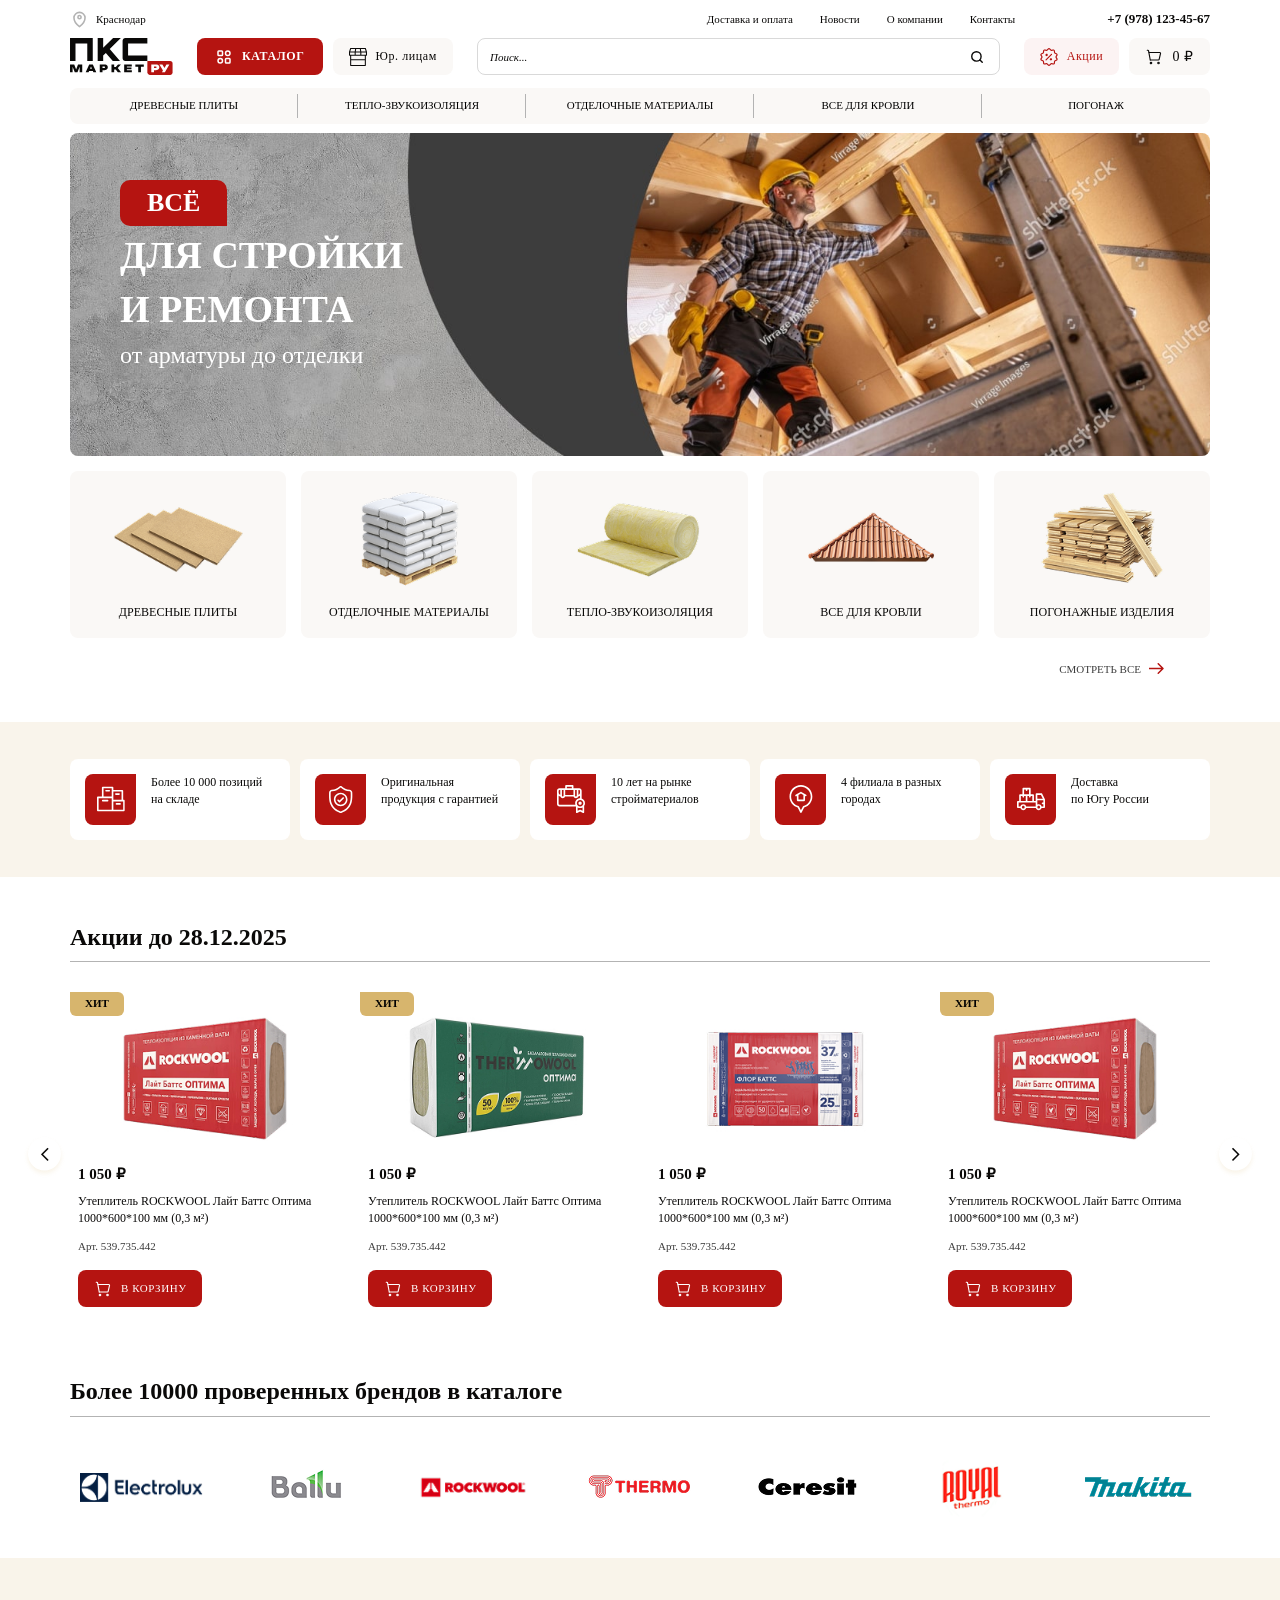
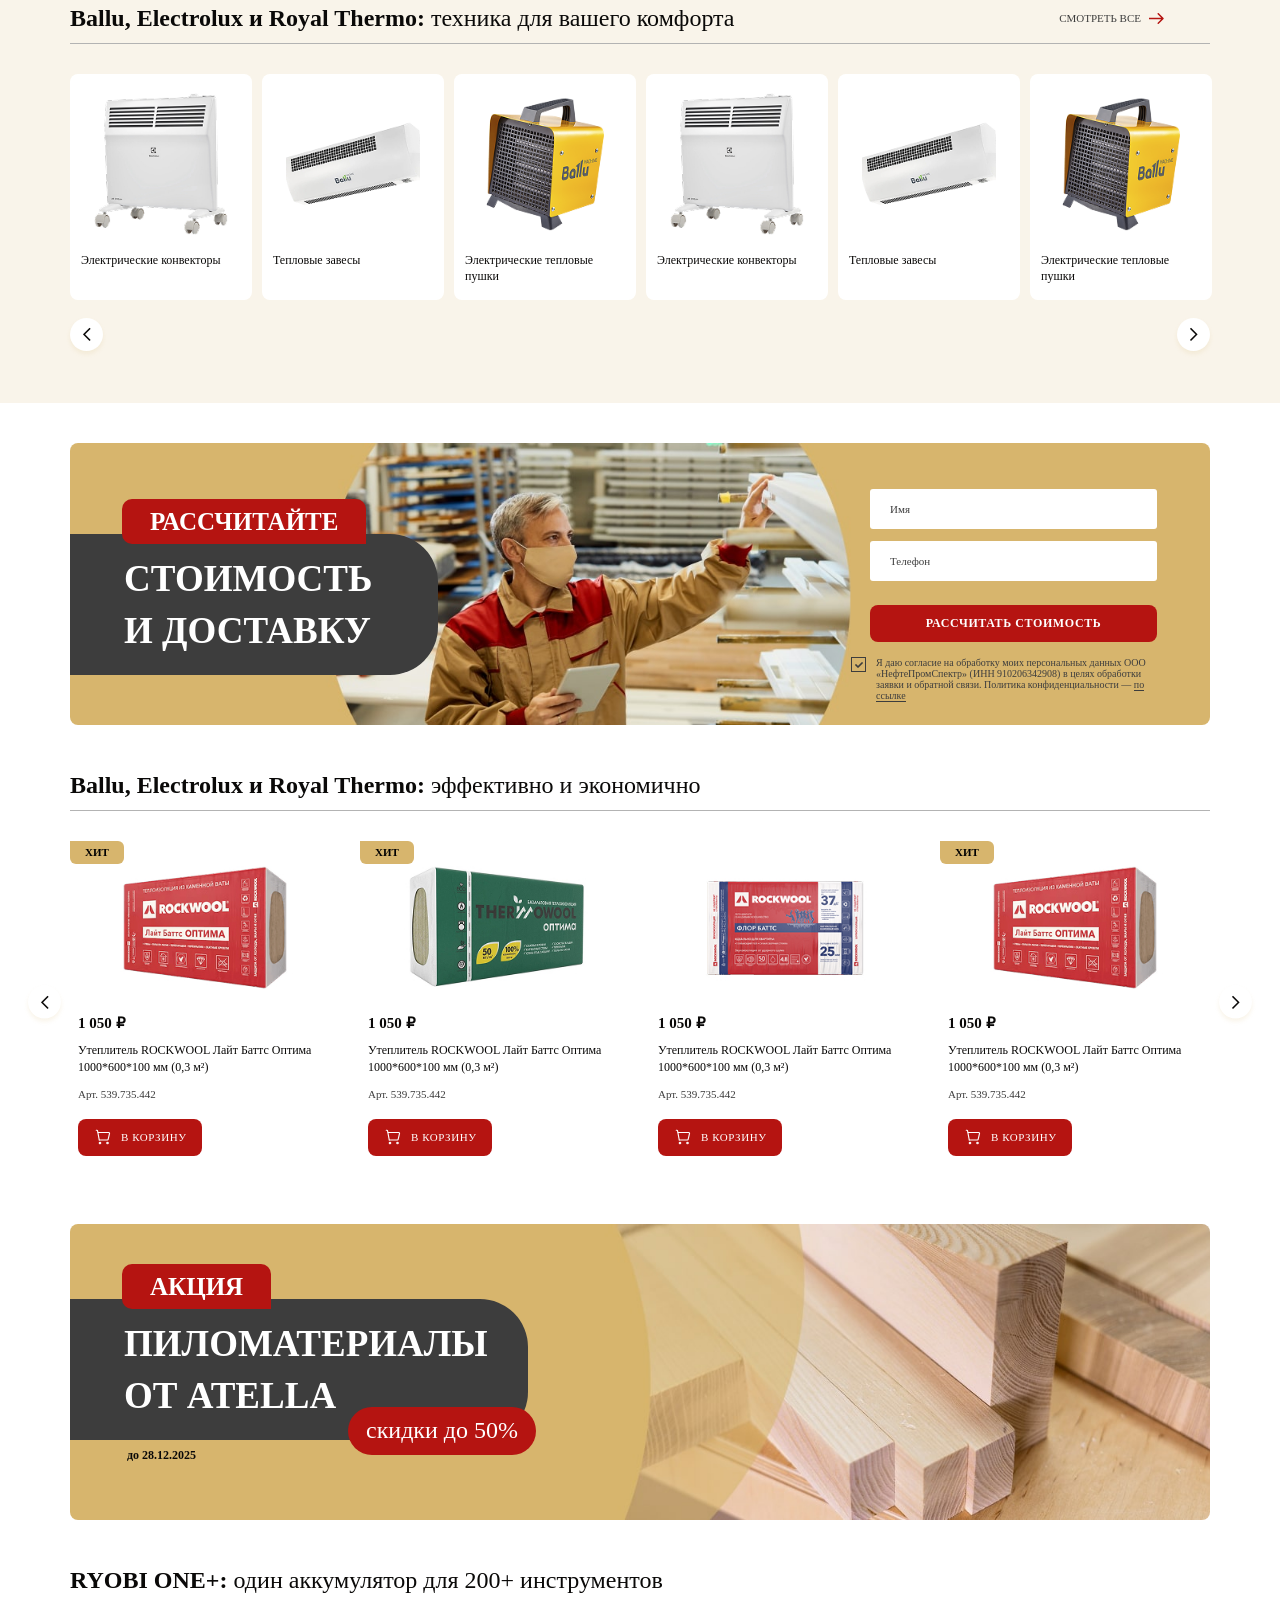
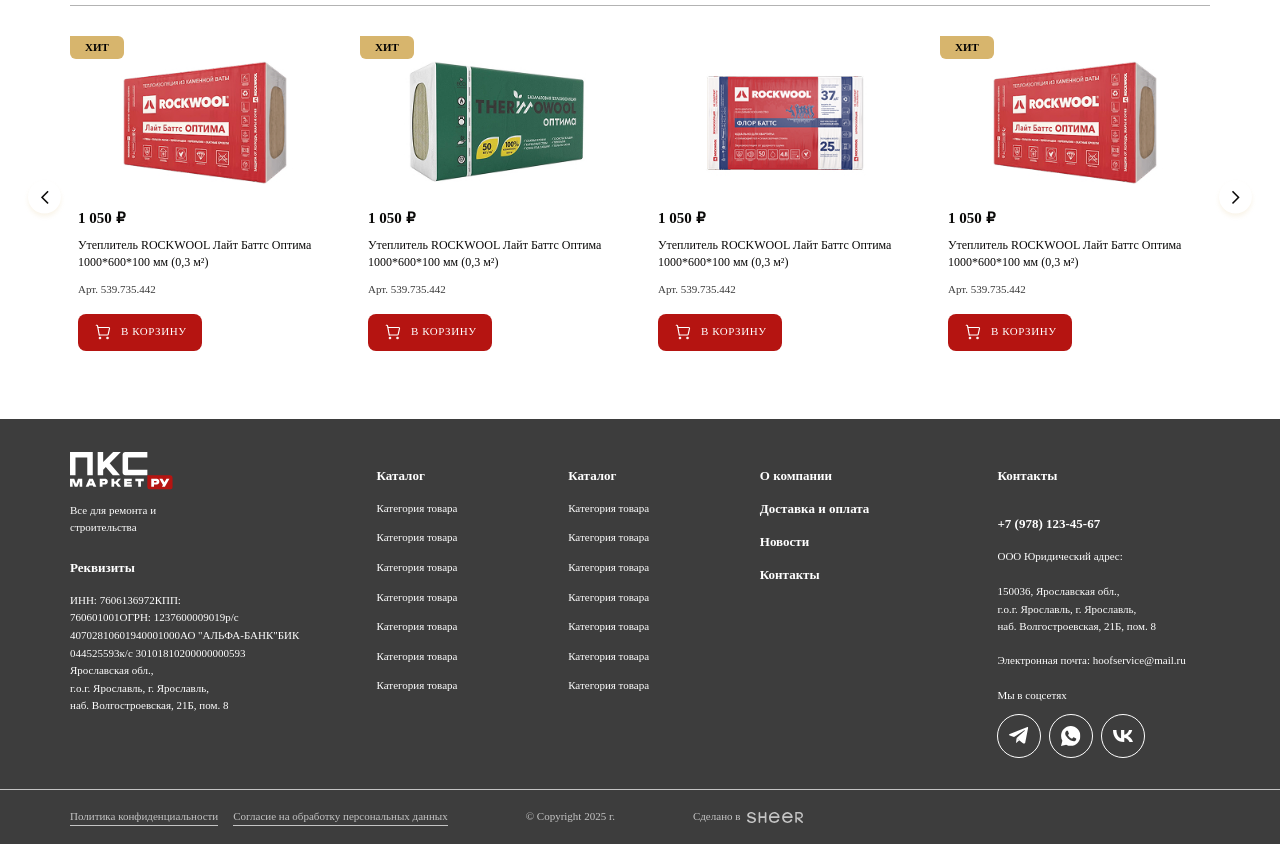
==== index.html @ 6f2905d2 "Add files via upload" ====
<!DOCTYPE html>
<!--[if lt IE 7]><html lang="ru" class="lt-ie9 lt-ie8 lt-ie7"><![endif]-->
<!--[if IE 7]><html lang="ru" class="lt-ie9 lt-ie8"><![endif]-->
<!--[if IE 8]><html lang="ru" class="lt-ie9"><![endif]-->
<!--[if gt IE 8]><!-->
<html lang="ru">
<!--<![endif]-->
<head>
	<meta charset="utf-8" />
	<title>Заголовок</title>
	<meta http-equiv="X-UA-Compatible" content="IE=edge" />
	<meta name="viewport" content="width=device-width, initial-scale=1, maximum-scale=1">
	<meta name="format-detection" content="telephone=no" />
	<link rel="shortcut icon" href="favicon.png" />
	<link rel="stylesheet" href="libs/bootstrap/bootstrap-grid.css" />
	<link rel="stylesheet" href="libs/fontawesome-free-5.12.0-web/css/all.min.css" />
	<link rel="stylesheet" href="libs/fancybox-master/dist/jquery.fancybox.min.css" />
	<link rel="stylesheet" href="libs/slick-1.5.9/slick/slick.css" />
	<link rel="stylesheet" href="css/fonts.css" />
	<link rel="stylesheet" href="css/main.css?ver=1.1" />
	<link rel="stylesheet" href="css/media.css?ver=1.1" />
</head>
<body>

	<div class="wrapper">

		<header class="header default">
			<div class="container">
				<div class="header__top">
					<div class="header__location">Краснодар</div>
					<nav class="menu">
						<ul class="menu__list">
							<li><a href="#">Доставка и оплата</a></li>
							<li><a href="#">Новости</a></li>
							<li><a href="#">О компании</a></li>
							<li><a href="#">Контакты</a></li>
						</ul>
					</nav>
					<a href="tel:+79781234567" class="phone-main">+7 (978) 123-45-67</a>
				</div>
				<div class="header__middle">
					<div class="sandwich">
						<div class="sw-topper"></div>
						<div class="sw-bottom"></div>
						<div class="sw-footer"></div>
					</div>
					<a href="#" class="logo">
						<img src="img/logo.svg" alt="alt">
					</a>
					<div class="header__buttons">
						<a href="#" class="btn-main btn-main--catalog"><img src="img/menu.svg" alt="alt">Каталог</a>
						<a href="#" class="btn-main btn-main--page"><img src="img/market.svg" alt="alt">Юр. лицам</a>
					</div>
					<div class="search-main">
						<form>
							<input type="text" placeholder="Поиск..." required>
							<button class="search-main__btn"></button>
						</form>
					</div>
					<div class="header__buttons">
						<a href="#" class="btn-main btn-main--sale"><img src="img/sale.svg" alt="alt">Акции</a>
						<a href="#" class="btn-main btn-main--basket"><img src="img/cart.svg" alt="alt">0 ₽</a>
					</div>
					<a href="tel:+79781234567" class="phone-mobile"><i class="fas fa-phone-alt"></i></a>
				</div>
				<div class="header__bottom">
					<div class="show-mobile">
						<div class="search-main">
							<form>
								<input type="text" placeholder="Поиск..." required>
								<button class="search-main__btn"></button>
							</form>
						</div>
						<div class="header__buttons">
							<a href="#" class="btn-main btn-main--catalog"><img src="img/menu.svg" alt="alt">Каталог</a>
							<a href="#" class="btn-main btn-main--page"><img src="img/market.svg" alt="alt">Юр. лицам</a>
						</div>
					</div>
					<nav class="nav">
						<ul class="nav__list">
							<li><a href="#">Древесные плиты</a></li>
							<li><a href="#">Тепло-звукоизоляция</a></li>
							<li><a href="#">Отделочные материалы</a></li>
							<li><a href="#">Все для кровли</a></li>
							<li><a href="#">Погонаж</a></li>
						</ul>
					</nav>
					<div class="show-mobile">
						<nav class="menu">
							<ul class="menu__list">
								<li><a href="#">Доставка и оплата</a></li>
								<li><a href="#">Новости</a></li>
								<li><a href="#">О компании</a></li>
								<li><a href="#">Контакты</a></li>
							</ul>
						</nav>
						<div class="header__buttons">
							<a href="#" class="btn-main btn-main--sale"><img src="img/sale.svg" alt="alt">Акции</a>
							<a href="#" class="btn-main btn-main--basket"><img src="img/cart.svg" alt="alt">0 ₽</a>
						</div>
					</div>
				</div>
			</div>
			<div class="menu-overlay"></div>
		</header>

		<section class="billbord">
			<div class="container">
				<div class="billbord__main">
					<div class="billbord__subtitle">Всё</div>
					<h1 class="billbord__title">для стройки и ремонта </h1>
					<div class="billbord__descr">от арматуры до отделки</div>
				</div>	
				<div class="grid-categories">
					<a href="#" class="item-category">
						<span class="item-category__image">
							<img src="img/category1.png" alt="alt">
						</span>
						<span class="item-category__title">Древесные плиты</span>
					</a>
					<a href="#" class="item-category">
						<span class="item-category__image">
							<img src="img/category2.png" alt="alt">
						</span>
						<span class="item-category__title">отделочные материалы</span>
					</a>
					<a href="#" class="item-category">
						<span class="item-category__image">
							<img src="img/category3.png" alt="alt">
						</span>
						<span class="item-category__title">тепло-звукоизоляция</span>
					</a>
					<a href="#" class="item-category">
						<span class="item-category__image">
							<img src="img/category4.png" alt="alt">
						</span>
						<span class="item-category__title">все для кровли</span>
					</a>
					<a href="#" class="item-category">
						<span class="item-category__image">
							<img src="img/category5.png" alt="alt">
						</span>
						<span class="item-category__title">погонажные изделия</span>
					</a>
				</div>
				<div class="bottom-link">
					<a href="#" class="link-page">
						<span class="link-page__text">смотреть все</span>
						<span class="link-page__arrow"><img src="img/arrow.svg" alt="alt"></span>
					</a>
				</div>
			</div>
			<div class="advantages">
				<div class="container">
					<div class="advantages__grid">
						<div class="advantages__item">
							<div class="advantages__icon">
								<img src="img/ic_avd1.svg" alt="alt">
							</div>
							<div class="advantages__content">
								<p>Более 10 000 позиций на складе</p>
							</div>
						</div>
						<div class="advantages__item">
							<div class="advantages__icon">
								<img src="img/ic_avd2.svg" alt="alt">
							</div>
							<div class="advantages__content">
								<p>Оригинальная продукция с гарантией</p>
							</div>
						</div>
						<div class="advantages__item">
							<div class="advantages__icon">
								<img src="img/ic_avd3.svg" alt="alt">
							</div>
							<div class="advantages__content">
								<p>10 лет на рынке стройматериалов</p>
							</div>
						</div>
						<div class="advantages__item">
							<div class="advantages__icon">
								<img src="img/ic_avd4.svg" alt="alt">
							</div>
							<div class="advantages__content">
								<p>4 филиала в разных городах</p>
							</div>
						</div>
						<div class="advantages__item">
							<div class="advantages__icon">
								<img src="img/ic_avd5.svg" alt="alt">
							</div>
							<div class="advantages__content">
								<p>Доставка <br>по Югу России</p>
							</div>
						</div>
					</div>
				</div>
			</div>
		</section>

		<section class="catalog">
			<div class="container">
				<div class="head-section">
					<h2 class="title-section">Акции до 28.12.2025</h2>
				</div>
				<div class="slider-catalog">
					<div>
						<div class="item-catalog">
							<div class="labels">
								<div class="labels__item labels__item--hit">ХИТ</div>
							</div>
							<a href="#" class="item-catalog__image">
								<img src="img/catalog1.jpg" alt="alt">
							</a>
							<div class="item-catalog__prices">
								<div class="price-main">1 050 ₽</div>
							</div>
							<a href="#" class="item-catalog__title">Утеплитель ROCKWOOL Лайт Баттс Оптима 1000*600*100 мм (0,3 м²)</a>
							<div class="item-catalog__articul">Арт. 539.735.442</div>
							<a href="#" class="btn-main"><img src="img/cart-main.svg" alt="alt">в корзину</a>
						</div>
					</div>
					<div>
						<div class="item-catalog">
							<div class="labels">
								<div class="labels__item labels__item--hit">ХИТ</div>
							</div>
							<a href="#" class="item-catalog__image">
								<img src="img/catalog2.jpg" alt="alt">
							</a>
							<div class="item-catalog__prices">
								<div class="price-main">1 050 ₽</div>
							</div>
							<a href="#" class="item-catalog__title">Утеплитель ROCKWOOL Лайт Баттс Оптима 1000*600*100 мм (0,3 м²)</a>
							<div class="item-catalog__articul">Арт. 539.735.442</div>
							<a href="#" class="btn-main"><img src="img/cart-main.svg" alt="alt">в корзину</a>
						</div>
					</div>
					<div>
						<div class="item-catalog">
							<a href="#" class="item-catalog__image">
								<img src="img/catalog3.jpg" alt="alt">
							</a>
							<div class="item-catalog__prices">
								<div class="price-main">1 050 ₽</div>
							</div>
							<a href="#" class="item-catalog__title">Утеплитель ROCKWOOL Лайт Баттс Оптима 1000*600*100 мм (0,3 м²)</a>
							<div class="item-catalog__articul">Арт. 539.735.442</div>
							<a href="#" class="btn-main"><img src="img/cart-main.svg" alt="alt">в корзину</a>
						</div>
					</div>
					<div>
						<div class="item-catalog">
							<div class="labels">
								<div class="labels__item labels__item--hit">ХИТ</div>
							</div>
							<a href="#" class="item-catalog__image">
								<img src="img/catalog1.jpg" alt="alt">
							</a>
							<div class="item-catalog__prices">
								<div class="price-main">1 050 ₽</div>
							</div>
							<a href="#" class="item-catalog__title">Утеплитель ROCKWOOL Лайт Баттс Оптима 1000*600*100 мм (0,3 м²)</a>
							<div class="item-catalog__articul">Арт. 539.735.442</div>
							<a href="#" class="btn-main"><img src="img/cart-main.svg" alt="alt">в корзину</a>
						</div>
					</div>
					<div>
						<div class="item-catalog">
							<a href="#" class="item-catalog__image">
								<img src="img/catalog2.jpg" alt="alt">
							</a>
							<div class="item-catalog__prices">
								<div class="price-main">1 050 ₽</div>
							</div>
							<a href="#" class="item-catalog__title">Утеплитель ROCKWOOL Лайт Баттс Оптима 1000*600*100 мм (0,3 м²)</a>
							<div class="item-catalog__articul">Арт. 539.735.442</div>
							<a href="#" class="btn-main"><img src="img/cart-main.svg" alt="alt">в корзину</a>
						</div>
					</div>
					<div>
						<div class="item-catalog">
							<div class="labels">
								<div class="labels__item labels__item--hit">ХИТ</div>
							</div>
							<a href="#" class="item-catalog__image">
								<img src="img/catalog1.jpg" alt="alt">
							</a>
							<div class="item-catalog__prices">
								<div class="price-main">1 050 ₽</div>
							</div>
							<a href="#" class="item-catalog__title">Утеплитель ROCKWOOL Лайт Баттс Оптима 1000*600*100 мм (0,3 м²)</a>
							<div class="item-catalog__articul">Арт. 539.735.442</div>
							<a href="#" class="btn-main"><img src="img/cart-main.svg" alt="alt">в корзину</a>
						</div>
					</div>
					<div>
						<div class="item-catalog">
							<a href="#" class="item-catalog__image">
								<img src="img/catalog2.jpg" alt="alt">
							</a>
							<div class="item-catalog__prices">
								<div class="price-main">1 050 ₽</div>
							</div>
							<a href="#" class="item-catalog__title">Утеплитель ROCKWOOL Лайт Баттс Оптима 1000*600*100 мм (0,3 м²)</a>
							<div class="item-catalog__articul">Арт. 539.735.442</div>
							<a href="#" class="btn-main"><img src="img/cart-main.svg" alt="alt">в корзину</a>
						</div>
					</div>
				</div>
			</div>
		</section>

		<section class="brands">
			<div class="container">
				<div class="head-section">
					<h2 class="title-section">Более 10000 проверенных брендов в каталоге</h2>
				</div>
				<div class="brands__wrapper">
					<a href="#" class="brands__item">
						<img src="img/brand1.png" alt="alt">
					</a>
					<a href="#" class="brands__item">
						<img src="img/brand2.png" alt="alt">
					</a>
					<a href="#" class="brands__item">
						<img src="img/brand3.png" alt="alt">
					</a>
					<a href="#" class="brands__item">
						<img src="img/brand4.png" alt="alt">
					</a>
					<a href="#" class="brands__item">
						<img src="img/brand5.png" alt="alt">
					</a>
					<a href="#" class="brands__item">
						<img src="img/brand6.png" alt="alt">
					</a>
					<a href="#" class="brands__item">
						<img src="img/brand7.png" alt="alt">
					</a>
				</div>
			</div>
		</section>

		<section class="categories">
			<div class="container">
				<div class="head-section">
					<h2 class="title-section">Ballu, Electrolux и Royal Thermo: <span>техника для вашего комфорта</span></h2>
					<a href="#" class="link-page">
						<span class="link-page__text">смотреть все</span>
						<span class="link-page__arrow"><img src="img/arrow.svg" alt="alt"></span>
					</a>
				</div>
				<div class="slider-categories">
					<div>
						<a href="#" class="unit-category">
							<span class="unit-category__image">
								<img src="img/unit_category1.png" alt="alt">
							</span>
							<span class="unit-category__title">Электрические конвекторы</span>
						</a>
					</div>
					<div>
						<a href="#" class="unit-category">
							<span class="unit-category__image">
								<img src="img/unit_category2.png" alt="alt">
							</span>
							<span class="unit-category__title">Тепловые завесы</span>
						</a>
					</div>
					<div>
						<a href="#" class="unit-category">
							<span class="unit-category__image">
								<img src="img/unit_category3.png" alt="alt">
							</span>
							<span class="unit-category__title">Электрические тепловые пушки</span>
						</a>
					</div>
					<div>
						<a href="#" class="unit-category">
							<span class="unit-category__image">
								<img src="img/unit_category1.png" alt="alt">
							</span>
							<span class="unit-category__title">Электрические конвекторы</span>
						</a>
					</div>
					<div>
						<a href="#" class="unit-category">
							<span class="unit-category__image">
								<img src="img/unit_category2.png" alt="alt">
							</span>
							<span class="unit-category__title">Тепловые завесы</span>
						</a>
					</div>
					<div>
						<a href="#" class="unit-category">
							<span class="unit-category__image">
								<img src="img/unit_category3.png" alt="alt">
							</span>
							<span class="unit-category__title">Электрические тепловые пушки</span>
						</a>
					</div>
					<div>
						<a href="#" class="unit-category">
							<span class="unit-category__image">
								<img src="img/unit_category1.png" alt="alt">
							</span>
							<span class="unit-category__title">Электрические конвекторы</span>
						</a>
					</div>
					<div>
						<a href="#" class="unit-category">
							<span class="unit-category__image">
								<img src="img/unit_category2.png" alt="alt">
							</span>
							<span class="unit-category__title">Тепловые завесы</span>
						</a>
					</div>
					<div>
						<a href="#" class="unit-category">
							<span class="unit-category__image">
								<img src="img/unit_category3.png" alt="alt">
							</span>
							<span class="unit-category__title">Электрические тепловые пушки</span>
						</a>
					</div>
				</div>
			</div>
		</section>

		<section class="consultation">
			<div class="container">
				<div class="consultation__main">
					<div class="consultation__content">
						<div class="consultation__subtitle">рассчитайте </div>
						<h2 class="consultation__title">стоимость и доставку</h2>
					</div>
					<div class="consultation__image">

					</div>
					<div class="consultation__form">
						<form>
							<div class="consultation__form-inner">
								<div class="item-form">
									<input type="text" placeholder="Имя" required>
								</div>
								<div class="item-form">
									<input type="tel" placeholder="Телефон" class="input-phone" inputmode="numeric" required>
								</div>
								<input type="submit" value="рассчитать стоимость" class="btn-main">
							</div>
							<div class="checkbox">
								<label>
									<input type="checkbox" required checked />
									<span>Я даю согласие на обработку моих персональных данных ООО «НефтеПромСпектр» (ИНН 910206342908) в целях обработки заявки и обратной связи. Политика конфиденциальности — <a href="#">по ссылке</a></span>
								</label>
							</div>
						</form>
					</div>
				</div>
			</div>
		</section>

		<section class="catalog">
			<div class="container">
				<div class="head-section">
					<h2 class="title-section">Ballu, Electrolux и Royal Thermo: <span>эффективно и экономично</span></h2>
				</div>
				<div class="slider-catalog">
					<div>
						<div class="item-catalog">
							<div class="labels">
								<div class="labels__item labels__item--hit">ХИТ</div>
							</div>
							<a href="#" class="item-catalog__image">
								<img src="img/catalog1.jpg" alt="alt">
							</a>
							<div class="item-catalog__prices">
								<div class="price-main">1 050 ₽</div>
							</div>
							<a href="#" class="item-catalog__title">Утеплитель ROCKWOOL Лайт Баттс Оптима 1000*600*100 мм (0,3 м²)</a>
							<div class="item-catalog__articul">Арт. 539.735.442</div>
							<a href="#" class="btn-main"><img src="img/cart-main.svg" alt="alt">в корзину</a>
						</div>
					</div>
					<div>
						<div class="item-catalog">
							<div class="labels">
								<div class="labels__item labels__item--hit">ХИТ</div>
							</div>
							<a href="#" class="item-catalog__image">
								<img src="img/catalog2.jpg" alt="alt">
							</a>
							<div class="item-catalog__prices">
								<div class="price-main">1 050 ₽</div>
							</div>
							<a href="#" class="item-catalog__title">Утеплитель ROCKWOOL Лайт Баттс Оптима 1000*600*100 мм (0,3 м²)</a>
							<div class="item-catalog__articul">Арт. 539.735.442</div>
							<a href="#" class="btn-main"><img src="img/cart-main.svg" alt="alt">в корзину</a>
						</div>
					</div>
					<div>
						<div class="item-catalog">
							<a href="#" class="item-catalog__image">
								<img src="img/catalog3.jpg" alt="alt">
							</a>
							<div class="item-catalog__prices">
								<div class="price-main">1 050 ₽</div>
							</div>
							<a href="#" class="item-catalog__title">Утеплитель ROCKWOOL Лайт Баттс Оптима 1000*600*100 мм (0,3 м²)</a>
							<div class="item-catalog__articul">Арт. 539.735.442</div>
							<a href="#" class="btn-main"><img src="img/cart-main.svg" alt="alt">в корзину</a>
						</div>
					</div>
					<div>
						<div class="item-catalog">
							<div class="labels">
								<div class="labels__item labels__item--hit">ХИТ</div>
							</div>
							<a href="#" class="item-catalog__image">
								<img src="img/catalog1.jpg" alt="alt">
							</a>
							<div class="item-catalog__prices">
								<div class="price-main">1 050 ₽</div>
							</div>
							<a href="#" class="item-catalog__title">Утеплитель ROCKWOOL Лайт Баттс Оптима 1000*600*100 мм (0,3 м²)</a>
							<div class="item-catalog__articul">Арт. 539.735.442</div>
							<a href="#" class="btn-main"><img src="img/cart-main.svg" alt="alt">в корзину</a>
						</div>
					</div>
					<div>
						<div class="item-catalog">
							<a href="#" class="item-catalog__image">
								<img src="img/catalog2.jpg" alt="alt">
							</a>
							<div class="item-catalog__prices">
								<div class="price-main">1 050 ₽</div>
							</div>
							<a href="#" class="item-catalog__title">Утеплитель ROCKWOOL Лайт Баттс Оптима 1000*600*100 мм (0,3 м²)</a>
							<div class="item-catalog__articul">Арт. 539.735.442</div>
							<a href="#" class="btn-main"><img src="img/cart-main.svg" alt="alt">в корзину</a>
						</div>
					</div>
					<div>
						<div class="item-catalog">
							<div class="labels">
								<div class="labels__item labels__item--hit">ХИТ</div>
							</div>
							<a href="#" class="item-catalog__image">
								<img src="img/catalog1.jpg" alt="alt">
							</a>
							<div class="item-catalog__prices">
								<div class="price-main">1 050 ₽</div>
							</div>
							<a href="#" class="item-catalog__title">Утеплитель ROCKWOOL Лайт Баттс Оптима 1000*600*100 мм (0,3 м²)</a>
							<div class="item-catalog__articul">Арт. 539.735.442</div>
							<a href="#" class="btn-main"><img src="img/cart-main.svg" alt="alt">в корзину</a>
						</div>
					</div>
					<div>
						<div class="item-catalog">
							<a href="#" class="item-catalog__image">
								<img src="img/catalog2.jpg" alt="alt">
							</a>
							<div class="item-catalog__prices">
								<div class="price-main">1 050 ₽</div>
							</div>
							<a href="#" class="item-catalog__title">Утеплитель ROCKWOOL Лайт Баттс Оптима 1000*600*100 мм (0,3 м²)</a>
							<div class="item-catalog__articul">Арт. 539.735.442</div>
							<a href="#" class="btn-main"><img src="img/cart-main.svg" alt="alt">в корзину</a>
						</div>
					</div>
				</div>
			</div>
		</section>

		<section class="sale">
			<div class="container">
				<div class="sale__banner">
					<h2 class="sale__subtitle">акция</h2>
					<h3 class="sale__title">пиломатериалы от Atella</h3>
					<div class="sale__value">скидки до 50%</div>
					<div class="sale__date">до 28.12.2025</div>
				</div>
			</div>
		</section>

		<section class="catalog">
			<div class="container">
				<div class="head-section">
					<h2 class="title-section">RYOBI ONE+: <span>один аккумулятор для 200+ инструментов</span></h2>
				</div>
				<div class="slider-catalog">
					<div>
						<div class="item-catalog">
							<div class="labels">
								<div class="labels__item labels__item--hit">ХИТ</div>
							</div>
							<a href="#" class="item-catalog__image">
								<img src="img/catalog1.jpg" alt="alt">
							</a>
							<div class="item-catalog__prices">
								<div class="price-main">1 050 ₽</div>
							</div>
							<a href="#" class="item-catalog__title">Утеплитель ROCKWOOL Лайт Баттс Оптима 1000*600*100 мм (0,3 м²)</a>
							<div class="item-catalog__articul">Арт. 539.735.442</div>
							<a href="#" class="btn-main"><img src="img/cart-main.svg" alt="alt">в корзину</a>
						</div>
					</div>
					<div>
						<div class="item-catalog">
							<div class="labels">
								<div class="labels__item labels__item--hit">ХИТ</div>
							</div>
							<a href="#" class="item-catalog__image">
								<img src="img/catalog2.jpg" alt="alt">
							</a>
							<div class="item-catalog__prices">
								<div class="price-main">1 050 ₽</div>
							</div>
							<a href="#" class="item-catalog__title">Утеплитель ROCKWOOL Лайт Баттс Оптима 1000*600*100 мм (0,3 м²)</a>
							<div class="item-catalog__articul">Арт. 539.735.442</div>
							<a href="#" class="btn-main"><img src="img/cart-main.svg" alt="alt">в корзину</a>
						</div>
					</div>
					<div>
						<div class="item-catalog">
							<a href="#" class="item-catalog__image">
								<img src="img/catalog3.jpg" alt="alt">
							</a>
							<div class="item-catalog__prices">
								<div class="price-main">1 050 ₽</div>
							</div>
							<a href="#" class="item-catalog__title">Утеплитель ROCKWOOL Лайт Баттс Оптима 1000*600*100 мм (0,3 м²)</a>
							<div class="item-catalog__articul">Арт. 539.735.442</div>
							<a href="#" class="btn-main"><img src="img/cart-main.svg" alt="alt">в корзину</a>
						</div>
					</div>
					<div>
						<div class="item-catalog">
							<div class="labels">
								<div class="labels__item labels__item--hit">ХИТ</div>
							</div>
							<a href="#" class="item-catalog__image">
								<img src="img/catalog1.jpg" alt="alt">
							</a>
							<div class="item-catalog__prices">
								<div class="price-main">1 050 ₽</div>
							</div>
							<a href="#" class="item-catalog__title">Утеплитель ROCKWOOL Лайт Баттс Оптима 1000*600*100 мм (0,3 м²)</a>
							<div class="item-catalog__articul">Арт. 539.735.442</div>
							<a href="#" class="btn-main"><img src="img/cart-main.svg" alt="alt">в корзину</a>
						</div>
					</div>
					<div>
						<div class="item-catalog">
							<a href="#" class="item-catalog__image">
								<img src="img/catalog2.jpg" alt="alt">
							</a>
							<div class="item-catalog__prices">
								<div class="price-main">1 050 ₽</div>
							</div>
							<a href="#" class="item-catalog__title">Утеплитель ROCKWOOL Лайт Баттс Оптима 1000*600*100 мм (0,3 м²)</a>
							<div class="item-catalog__articul">Арт. 539.735.442</div>
							<a href="#" class="btn-main"><img src="img/cart-main.svg" alt="alt">в корзину</a>
						</div>
					</div>
					<div>
						<div class="item-catalog">
							<div class="labels">
								<div class="labels__item labels__item--hit">ХИТ</div>
							</div>
							<a href="#" class="item-catalog__image">
								<img src="img/catalog1.jpg" alt="alt">
							</a>
							<div class="item-catalog__prices">
								<div class="price-main">1 050 ₽</div>
							</div>
							<a href="#" class="item-catalog__title">Утеплитель ROCKWOOL Лайт Баттс Оптима 1000*600*100 мм (0,3 м²)</a>
							<div class="item-catalog__articul">Арт. 539.735.442</div>
							<a href="#" class="btn-main"><img src="img/cart-main.svg" alt="alt">в корзину</a>
						</div>
					</div>
					<div>
						<div class="item-catalog">
							<a href="#" class="item-catalog__image">
								<img src="img/catalog2.jpg" alt="alt">
							</a>
							<div class="item-catalog__prices">
								<div class="price-main">1 050 ₽</div>
							</div>
							<a href="#" class="item-catalog__title">Утеплитель ROCKWOOL Лайт Баттс Оптима 1000*600*100 мм (0,3 м²)</a>
							<div class="item-catalog__articul">Арт. 539.735.442</div>
							<a href="#" class="btn-main"><img src="img/cart-main.svg" alt="alt">в корзину</a>
						</div>
					</div>
				</div>
			</div>
		</section>

		<footer class="footer">
			<div class="container">
				<div class="footer__grid">
					<div class="footer__column">
						<div class="footer__logo">
							<a href="#" class="logo">
								<img src="img/logo2.svg" alt="alt">
							</a>
							<div class="logo-descr">Все для ремонта и строительства</div>
						</div>
						<div class="footer__title">Реквизиты <i class="far fa-chevron-down"></i></div>
						<div class="footer__content">
							<p>ИНН: 7606136972КПП: <br>760601001ОГРН: 1237600009019р/с 40702810601940001000АО "АЛЬФА-БАНК"БИК 044525593к/с 30101810200000000593 </p>
							<p>Ярославская обл., </p>
							<p>г.о.г. Ярославль, г. Ярославль, </p>
							<p>наб. Волгостроевская, 21Б, пом. 8</p>
						</div>
					</div>
					<div class="footer__column">
						<div class="footer__title">Каталог <i class="far fa-chevron-down"></i></div>
						<div class="footer__content">
							<ul class="footer__nav">
								<li><a href="#">Категория товара</a></li>
								<li><a href="#">Категория товара</a></li>
								<li><a href="#">Категория товара</a></li>
								<li><a href="#">Категория товара</a></li>
								<li><a href="#">Категория товара</a></li>
								<li><a href="#">Категория товара</a></li>
								<li><a href="#">Категория товара</a></li>
							</ul>
						</div>
					</div>
					<div class="footer__column">
						<div class="footer__title">Каталог <i class="far fa-chevron-down"></i></div>
						<div class="footer__content">
							<ul class="footer__nav">
								<li><a href="#">Категория товара</a></li>
								<li><a href="#">Категория товара</a></li>
								<li><a href="#">Категория товара</a></li>
								<li><a href="#">Категория товара</a></li>
								<li><a href="#">Категория товара</a></li>
								<li><a href="#">Категория товара</a></li>
								<li><a href="#">Категория товара</a></li>
							</ul>
						</div>
					</div>
					<div class="footer__column">
						<ul class="footer__nav footer__nav--menu">
							<li><a href="#">О компании</a></li>
							<li><a href="#">Доставка и оплата</a></li>
							<li><a href="#">Новости</a></li>
							<li><a href="#">Контакты</a></li>
						</ul>
					</div>
					<div class="footer__column">
						<div class="footer__title">Контакты <i class="far fa-chevron-down"></i></div>
						<div class="footer__content">
							<a href="+79781234567" class="footer__phone">+7 (978) 123-45-67</a>
							<p><strong>ООО Юридический адрес:</strong> </p> <br>150036, Ярославская обл., <br>г.о.г. Ярославль, г. Ярославль, <br>наб. Волгостроевская, 21Б, пом. 8</p>
							<p class="footer__mail"><strong>Электронная почта:</strong> <a href="mailto:hoofservice@mail.ru">hoofservice@mail.ru</a></p>
							<br>
							<p><strong>Мы в соцсетях</strong></p>
							<ul class="list-socials">
								<li><a href="#"><img src="img/tg.svg" alt="alt"></a></li>
								<li><a href="#"><img src="img/wp.svg" alt="alt"></a></li>
								<li><a href="#"><img src="img/vk.svg" alt="alt"></a></li>
							</ul>
						</div>
					</div>
				</div>
			</div>
			<div class="footer__bottom">
				<div class="container">
					<div class="footer__wrapper">
						<div class="footer__links">
							<a href="#">Политика конфиденциальности</a>
							<a href="#">Согласие на обработку персональных данных</a>
						</div>
						<div class="copyright">© Copyright 2025 г.</div>
						<div class="create">Сделано в <a href="#" target="_blank"><img src="img/sheer.svg" alt="alt"></a></div>
					</div>
				</div>
			</div>
		</footer>
		
	</div>

	<script src="libs/jquery/jquery-3.6.0.min.js"></script>
	<script src="libs/fancybox-master/dist/jquery.fancybox.min.js"></script>
	<script src="libs/slick-1.5.9/slick/slick.min.js"></script>
	<script src="libs/mask/jquery.maskedinput.js"></script>
	<script src="js/common.js?ver=1.1"></script>
	<!-- Yandex.Metrika counter --><!-- /Yandex.Metrika counter -->
	<!-- Google Analytics counter --><!-- /Google Analytics counter -->
</body>
</html>
---- css/fonts.css ----
@font-face {
	font-family: 'Inter';
	src: local('Inter Extra Light'), local('Inter-Extra-Light'),
		url('../fonts/Inter-ExtraLight.woff2') format('woff2'),
		url('../fonts/Inter-ExtraLight.woff') format('woff'),
		url('../fonts/Inter-ExtraLight.ttf') format('truetype');
	font-weight: 200;
	font-style: normal;
}
@font-face {
	font-family: 'Inter';
	src: local('Inter Light'), local('Inter-Light'),
		url('../fonts/Inter-Light.woff2') format('woff2'),
		url('../fonts/Inter-Light.woff') format('woff'),
		url('../fonts/Inter-Light.ttf') format('truetype');
	font-weight: 300;
	font-style: normal;
}
@font-face {
	font-family: 'Inter';
	src: local('Inter LightItalic'), local('Inter-LightItalic'),
		url('../fonts/Inter-LightItalic.woff2') format('woff2'),
		url('../fonts/Inter-LightItalic.woff') format('woff'),
		url('../fonts/Inter-LightItalic.ttf') format('truetype');
	font-weight: 300;
	font-style: italic;
}
@font-face {
	font-family: 'Inter';
	src: local('Inter Regular'), local('Inter-Regular'),
		url('../fonts/Inter-Regular.woff2') format('woff2'),
		url('../fonts/Inter-Regular.woff') format('woff'),
		url('../fonts/Inter-Regular.ttf') format('truetype');
	font-weight: normal;
	font-style: normal;
}
@font-face {
	font-family: 'Inter';
	src: local('Inter Medium'), local('Inter-Medium'),
		url('../fonts/Inter-Medium.woff2') format('woff2'),
		url('../fonts/Inter-Medium.woff') format('woff'),
		url('../fonts/Inter-Medium.ttf') format('truetype');
	font-weight: 500;
	font-style: normal;
}
@font-face {
	font-family: 'Inter';
	src: local('Inter Semi Bold'), local('Inter-Semi-Bold'),
		url('../fonts/Inter-SemiBold.woff2') format('woff2'),
		url('../fonts/Inter-SemiBold.woff') format('woff'),
		url('../fonts/Inter-SemiBold.ttf') format('truetype');
	font-weight: 600;
	font-style: normal;
}
@font-face {
	font-family: 'Inter';
	src: local('Inter Bold'), local('Inter-Bold'),
		url('../fonts/Inter-Bold.woff2') format('woff2'),
		url('../fonts/Inter-Bold.woff') format('woff'),
		url('../fonts/Inter-Bold.ttf') format('truetype');
	font-weight: 700;
	font-style: normal;
}
@font-face {
	font-family: 'Inter';
	src: local('Inter-ExtraBold'), local('Inter-ExtraBold'),
		url('../fonts/Inter-ExtraBold.woff2') format('woff2'),
		url('../fonts/Inter-ExtraBold.woff') format('woff'),
		url('../fonts/Inter-ExtraBold.ttf') format('truetype');
	font-weight: 700;
	font-style: normal;
}
@font-face {
	font-family: 'Inter';
	src: local('Inter Black'), local('Inter-Black'),
		url('../fonts/Inter-Black.woff2') format('woff2'),
		url('../fonts/Inter-Black.woff') format('woff'),
		url('../fonts/Inter-Black.ttf') format('truetype');
	font-weight: 900;
	font-style: normal;
}
---- css/main.css ----
*::-webkit-input-placeholder {
	color: #0a0908;
	opacity: 1;
}
*:-moz-placeholder {
	color: #0a0908;
	opacity: 1;
}
*::-moz-placeholder {
	color: #0a0908;
	opacity: 1;
}
*:-ms-input-placeholder {
	color: #0a0908;
	opacity: 1;
}
body {
	font-family: 'Inter';
	font-size: 16px;
	line-height: 160%;
	color: #0a0908;
	font-weight: 300;
	overflow-x: hidden;
	margin: 0;
	background-color: #fff;
}
button {
	cursor: pointer;
}
button, input, optgroup, select, textarea {
	font-family: inherit;
}
input {
	-webkit-appearance: none;
	-moz-appearance: none;
	appearance: none;
}
button,
textarea,
input.text,
input[type="text"],
input[type="button"],
input[type="submit"] {
	-webkit-appearance: none;
}
*:link,
*:visited,
*:hover,
*:focus,
*:active {
	outline: 0;
	-webkit-tap-highlight-color: transparent;
}
a, button, input, img {
	transition: all 0.3s;
}
h1, h2, h3, h4, h5, h6 {
	padding: 0;
	margin: 0;
	font-weight: normal;
}
.wrapper {
	padding-top: 166px;
	overflow: hidden;
}
a {
	text-decoration: none;
	outline: none;
}
* {
	outline: none !important;
}
ul {
	padding: 0;
	margin: 0;
}
ul li {
	list-style-type: none;
	outline: none;
}
img {
	outline: none;
	display: block;
}
p {
	padding: 0;
	margin: 0;
}
form {
	margin: 0;
}

.header {
	font-size: 14px;
	line-height: 140%;
	position: fixed;
	top: 0;
	left: 0;
	width: 100%;
	z-index: 500;
	background: #fff;
	transition: all 0.5s;
}
.header.nav-up {
	transform: translateY(-170px);
	box-shadow: none;
}
.header.nav-down {
	transform: translateY(0px);
}
.header.fixed {
	box-shadow: 0 0px 5px 0 rgba(0, 0, 0, 0.1);
}
.header__top {
	gap: 126px;
	padding-top: 15px;
	padding-bottom: 18px;
	display: flex;
	align-items: center;
}
.header__location {
	gap: 11px;
	margin-right: auto;
	display: flex;
	align-items: center;
}
.header__location::before {
	position: relative;
	display: block;
	content: " ";
	width: 24px;
	height: 24px;
	background-image: url(../img/location.svg);
	background-repeat: no-repeat;
	background-position: center;
	background-size: contain;
	flex: none;
}
.menu__list {
	gap: 34px;
	display: flex;
	align-items: center;
}
.menu__list a {
	color: #0a0908;
}
.phone-main {
	font-size: 16px;
	line-height: 140%;
	color: #0a0908;
	font-weight: 600;
}
.header__middle {
	gap: 38px;
	padding-bottom: 20px;
	display: flex;
	align-items: center;
	justify-content: space-between;
}
.logo img {
	width: 127px;
	height: auto;
}
.header__buttons {
	gap: 16px;
	display: flex;
	align-items: center;
}
.btn-main {
	height: 46px;
	padding: 0 18px;
	font-size: 16px;
	gap: 12px;
	line-height: 140%;
	letter-spacing: 0.05em;
	text-transform: uppercase;
	color: #fff;
	border-radius: 8px;
	background: #b51411;
	font-weight: 600;
	border: none;
	cursor: pointer;
	transition: all 0.3s;
	display: inline-flex;
	align-items: center;
	justify-content: center;
	text-align: center;
	font-family: 'Inter';
}
.btn-main img {
	width: 24px;
}
.btn-main.btn-main--basket,
.btn-main.btn-main--sale,
.btn-main.btn-main--page {
	padding: 0 16px;
	font-weight: 500;
	text-transform: none;
}
.btn-main.btn-main--basket,
.btn-main.btn-main--page {
	color: #0a0908;
	background: #faf8f6;
}
.btn-main.btn-main--sale {
	background: #fcf3f3;
	color: #b51411;
}
.btn-main.btn-main--basket {
	font-size: 18px;
	font-weight: 400;
}
.search-main {
	flex: 1;
	position: relative;
}
.search-main input {
	height: 46px;
	padding: 0 16px;
	font-size: 14px;
	line-height: 100%;
	border-radius: 8px;
	border: 1px solid #d9d9d9;
	width: 100%;
	background: #fff;
	font-weight: 300;
	font-family: 'Inter';
	font-style: italic;
}
.search-main__btn {
	width: 55px;
	height: 100%;
	top: 0;
	right: 0;
	position: absolute;
	display: flex;
	align-items: center;
	justify-content: center;
	border: none;
	background: transparent;
	padding: 0;
	z-index: 1;
	background-image: url(../img/search.svg);
	background-repeat: no-repeat;
	background-position: center;
}
.nav__list {
	padding: 6px 8px;
	gap: 16px;
	border-radius: 8px;
	background: #faf8f6;
	display: flex;
	align-items: center;
}
.nav__list>li {
	flex: 1;
	position: relative;
}
.nav__list>li>a {
	padding: 6px;
	text-transform: uppercase;
	color: #000;
	font-weight: 500;
	display: flex;
	align-items: center;
	justify-content: center;
	text-align: center;
}
.nav__list>li::after {
	position: absolute;
	display: block;
	content: " ";
	top: 0;
	bottom: 0;
	right: -8px;
	background: #b3b3b3;
	width: 1px;
}
.nav__list>li:last-child:after {
	display: none;
}

.billbord {
	padding-top: 10px;
}
.billbord__main {
	min-height: 420px;
	padding: 70px 75px;
	border-radius: 8px;
	color: #fff;
	background-image: url(../img/billbord.jpg);
	background-repeat: no-repeat;
	background-position: center;
	background-size: cover;
}
.billbord__subtitle {
	padding: 8px 36px;
	font-size: 36px;
	margin-bottom: 7px;
	line-height: 140%;
	text-transform: uppercase;
	border-radius: 10px 10px 0 10px;
	background: #b51411;
	font-weight: 800;
	display: inline-block;
	vertical-align: middle;
}
.billbord__title {
	font-size: 48px;
	max-width: 372px;
	margin-bottom: 7px;
	line-height: 140%;
	text-transform: uppercase;
	font-weight: 800;
}
.billbord__descr {
	font-size: 32px;
	max-width: 400px;
	line-height: 140%;
	font-weight: 500;
}
.grid-categories {
	gap: 15px;
	margin-top: 15px;
	display: grid;
	grid-template-columns: repeat(5, 1fr);
}
.item-category {
	padding: 22px;
	padding-top: 2px;
	min-height: 100%;
	font-weight: 500;
	line-height: 140%;
	overflow: hidden;
	text-transform: uppercase;
	text-align: center;
	color: #0a0908;
	background: #faf8f6;
	border-radius: 8px;
	position: relative;
	z-index: 1;
}
.item-category::before {
	position: absolute;
	display: block;
	content: " ";
	width: 402px;
	height: 402px;
	border-radius: 173px;
	background: #b51411;
	transform: scale(0.05);
	top: 0;
	right: 0;
	bottom: 0;
	left: 0;
	margin: auto;
	transform-origin: 67% 78%;
	transition: all 1s;
	z-index: -1;
}
.item-category__image {
	width: 171px;
	height: 171px;
	margin: 0 auto;
	display: flex;
	align-items: center;
	justify-content: center;
}
.item-category__image img {
	max-width: 100%;
	max-height: 100%;
}
.item-category__title {
	display: block;
}
.bottom-link {
	padding-top: 20px;
	text-align: right;
}
.link-page {
	font-size: 14px;
	gap: 8px;
	line-height: 140%;
	text-transform: uppercase;
	color: #3d3d3d;
	font-weight: 500;
	display: inline-flex;
	align-items: center;
}
.link-page__arrow {
	width: 80px;
	height: 23px;
	overflow: hidden;
	position: relative;
}
.link-page__arrow img {
	left: -54px;
	height: 12px;
	width: auto;
	position: absolute;
	top: 0;
	bottom: 0;
	margin: auto;
	transition: all 1s;
}
.link-page:hover .link-page__arrow img {
	left: 100px;
}
.advantages {
	margin-top: 60px;
	padding: 47px 0;
	background: #f9f4eb;
}
.advantages__grid {
	gap: 10px;
	display: grid;
	grid-template-columns: repeat(5, 1fr);
}
.advantages__item {
	padding: 24px;
	gap: 24px;
	padding-right: 5px;
	border-radius: 8px;
	background: #fff;
	display: flex;
	line-height: 140%;
	font-weight: 400;
}
.advantages__icon {
	width: 64px;
	height: 64px;
	border-radius: 8px 0 8px 8px;
	background: #b51411;
	display: flex;
	align-items: center;
	justify-content: center;
	flex: none;
}
.advantages__icon img {
	width: 36px;
	height: auto;
}

.head-section {
	padding-top: 60px;
	padding-bottom: 10px;
	margin-bottom: 40px;
	border-bottom: 1px solid #b3b3b3;
	display: flex;
	align-items: center;
	justify-content: space-between;
}
.title-section {
	font-size: 32px;
	line-height: 140%;
	font-weight: 600;
}
.title-section span {
	font-weight: 400;
}
.slider-categories .slick-track,
.slider-catalog .slick-track {
	display: flex !important;
}
.slider-categories .slick-slide,
.slider-catalog .slick-slide {
	height: inherit !important;
}
.slider-categories:not(.slick-initialized)>*:not(:first-child),
.slider-catalog:not(.slick-initialized)>*:not(:first-child) {
	display: none;
}
.slider-catalog .slick-slide {
	padding: 18px 15px;
}
.slider-catalog .slick-list {
	margin: -18px -15px;
}
.slider-categories .slick-slide {
	padding: 8px;
}
.slider-categories .slick-list {
	margin: -8px;
}

.catalog {
	padding-bottom: 60px;
}
.item-catalog {
	padding: 12px;
	padding-top: 42px;
	border-radius: 0 12px 12px 12px;
	background: #fff;
	display: flex;
	flex-direction: column;
	align-items: flex-start;
	min-height: 100%;
	position: relative;
	transition: all 0.3s;
}
.item-catalog__image {
	height: 155px;
	margin-bottom: 42px;
	width: 100%;
	display: flex;
	align-items: center;
	justify-content: center;
}
.item-catalog__image img {
	max-width: 100%;
	max-height: 100%;
}
.item-catalog__prices {
	margin-bottom: 12px;
	gap: 5px;
	display: flex;
	align-items: center;
	flex-wrap: wrap;
	width: 100%;
}
.price-main {
	font-size: 18px;
	line-height: 140%;
	font-weight: 600;
}
.item-catalog__title {
	margin-bottom: 16px;
	line-height: 140%;
	color: #0a0908;
	font-weight: 500;
	display: block;
	width: 100%;
}
.item-catalog__articul {
	margin-bottom: 24px;
	font-size: 14px;
	line-height: 140%;
	color: #3d3d3d;
	font-weight: 400;
	width: 100%;
}
.item-catalog .btn-main {
	height: 44px;
	font-size: 14px;
	padding: 0 16px;
	font-weight: 500;
	margin-top: auto;
}
.labels {
	top: 0;
	left: 0;
	position: absolute;
	display: flex;
	align-items: center;
	gap: 5px;
	flex-wrap: wrap;
}
.labels__item {
	padding: 6px 20px;
	font-size: 14px;
	line-height: 140%;
	color: #000;
	border-radius: 0 6px 6px 6px;
	font-weight: 800;
	background: #d7b56d;
}
.labels__item--hit {
	background: #d7b56d;
}
.slick-arrow {
	width: 42px;
	height: 42px;
	font-size: 20px;
	border-radius: 50%;
	color: #0A0908;
	top: 50%;
	position: absolute;
	transition: all 0.3s;
	cursor: pointer;
	-webkit-transform: translate(0, -50%);
	-ms-transform: translate(0, -50%);
	transform: translate(0, -50%);
	z-index: 2;
	background: #fff;
	box-shadow: 0 3px 4px 0 rgba(215, 181, 109, 0.15);
	display: flex;
	align-items: center;
	justify-content: center;
}
.slick-prev {
	left: -50px;
}
.slick-next {
	right: -50px;
}

.brands {
	padding-bottom: 30px;
}
.brands__wrapper {
	gap: 23px;
	display: grid;
	grid-template-columns: repeat(7, 1fr);
}
.brands__item {
	height: 100px;
	padding: 10px;
	display: flex;
	align-items: center;
	justify-content: center;
}
.brands__item img {
	max-width: 100%;
	max-height: 100%;
}

.categories {
	padding-bottom: 52px;
	background: #f9f4ea;
}
.unit-category {
	padding: 22px 17px;
	padding-top: 27px;
	border-radius: 8px;
	line-height: 140%;
	color: #0a0908;
	font-weight: 500;
	min-height: 100%;
	background: #fff;
	display: block;
	position: relative;
	z-index: 1;
	overflow: hidden;
}
.unit-category::before {
	position: absolute;
	display: block;
	content: " ";
	width: 402px;
	height: 402px;
	border-radius: 173px;
	background: #d7b56d;
	transform: scale(0.05);
	top: 0;
	right: 0;
	bottom: 0;
	left: 0;
	margin: auto;
	transform-origin: 67% 78%;
	transition: all 1s;
	z-index: -1;
}
.unit-category__image {
	width: 166px;
	height: 176px;
	max-width: 100%;
	display: flex;
	align-items: center;
	justify-content: center;
	margin: 0 auto;
	margin-bottom: 25px;
}
.unit-category__image img {
	max-width: 100%;
	max-height: 100%;
}
.unit-category__title {
	display: block;
}
.slider-categories {
	padding-bottom: 66px;
}
.slider-categories .slick-arrow {
	bottom: 0;
	top: auto;
	transform: none;
}
.slider-categories .slick-prev {
	left: 0;
}
.slider-categories .slick-next {
	right: 0;
}

.consultation {
	padding-top: 40px;
}
.consultation__main {
	padding-top: 45px;
	padding-bottom: 31px;
	padding-right: 100px;
	border-radius: 8px;
	display: flex;
	align-items: center;
	justify-content: space-between;
	background-color: #d7b56d;
	background-image: url(../img/bg_consultation.jpg);
	background-repeat: no-repeat;
	background-position: center;
	background-size: cover;
}
.sale__subtitle,
.consultation__subtitle {
	padding: 8px 36px;
	font-size: 32px;
	margin-left: 82px;
	margin-bottom: -10px;
	line-height: 140%;
	text-transform: uppercase;
	color: #fff;
	border-radius: 10px 10px 0 10px;
	background: #b51411;
	display: inline-block;
	vertical-align: middle;
	position: relative;
	z-index: 1;
	font-weight: 800;
}
.sale__title,
.consultation__title {
	font-size: 48px;
	max-width: 459px;
	padding: 24px 42px 24px 82px;
	border-radius: 0 48px 48px 0;
	line-height: 140%;
	text-transform: uppercase;
	background: #3d3d3d;
	display: inline-block;
	color: #fff;
	font-weight: 800;
}
.consultation__content {
	display: flex;
	flex-direction: column;
	align-items: flex-start;
}
.consultation__form {
	padding-top: 24px;
	max-width: 385px;
}
.item-form {
	margin-bottom: 12px;
}
.item-form input {
	height: 50px;
	font-size: 14px;
	padding: 0 20px;
	width: 100%;
	border-radius: 3px;
	background: #fff;
	font-family: 'Inter';
	font-weight: 300;
	border: none;
	color: #0a0908;
}
.item-form *::-webkit-input-placeholder {
	color: #3d3d3d;
}
.item-form *:-moz-placeholder {
	color: #3d3d3d;
}
.item-form *::-moz-placeholder {
	color: #3d3d3d;
}
.item-form *:-ms-input-placeholder {
	color: #3d3d3d;
}
.consultation__form .btn-main {
	margin-top: 12px;
	width: 100%;
}
.consultation__form-inner {
	padding-left: 19px;
	padding-right: 8px;
}
.checkbox {
	font-size: 12px;
	margin-top: 21px;
	color: #3d3d3d;
	line-height: normal;
}
.checkbox a {
	color: #3d3d3d;
	border-bottom: 1px #3d3d3d solid;
}
.checkbox label {
	gap: 10px;
	position: relative;
	display: flex;
	align-items: flex-start;
	cursor: pointer;
}
.checkbox label input {
	width: 19px;
	height: 19px;
	border: none;
	margin: 0;
	-webkit-appearance: none;
	-moz-appearance: none;
	appearance: none;
	border: 1px solid #3d3d3d;
	position: relative;
	flex: none;
	cursor: pointer;
}
.checkbox label input::before {
	position: absolute;
	top: 0px;
	left: 0px;
	width: 100%;
	height: 100%;
	content: "\f00c";
	display: -webkit-flex;
	display: -moz-flex;
	display: -ms-flex;
	display: -o-flex;
	display: flex;
	align-items: center;
	justify-content: center;
	-moz-osx-font-smoothing: grayscale;
	-webkit-font-smoothing: antialiased;
	font-style: normal;
	font-variant: normal;
	text-rendering: auto;
	line-height: 1;
	font-family: "Font Awesome 5 Pro";
	font-weight: 600;
	background-image: none;
	color: #3d3d3d;
	font-size: 11px;
	opacity: 0;
	transition: .2s;
}
.checkbox input:checked:before {
	opacity: 1;
}
.catalog+section .head-section {
	padding-top: 0;
}

.sale__banner {
	padding-top: 40px;
	padding-bottom: 55px;
	border-radius: 8px;
	background-image: url(../img/banner_sale.jpg);
	background-repeat: no-repeat;
	background-position: center;
	background-size: cover;
	display: flex;
	flex-direction: column;
	align-items: flex-start;
}
.sale__title {
	max-width: 597px;
}
.sale__value {
	font-size: 32px;
	margin-left: 372px;
	padding: 10px 24px;
	margin-top: -35px;
	background: #b51411;
	border-radius: 100px;
	line-height: 140%;
	font-weight: 500;
	color: #fff;
}
.sale__date {
	margin-left: 85px;
	margin-top: -15px;
	font-weight: 600;
}

.footer {
	padding-top: 48px;
	font-size: 14px;
	line-height: 160%;
	color: #fff;
	background: #3d3d3d;
}
.footer__grid {
	gap: 65px;
	grid-template-columns: 1.8fr 1fr 1fr 1fr 1.8fr;
	display: grid;
}
.footer__phone,
.footer__nav--menu li,
.footer__title {
	font-size: 16px;
	margin: 20px 0;
	line-height: 140%;
	font-weight: 600;
}
.footer__nav li {
	margin-bottom: 16px;
}
.footer__nav li:last-child {
	margin-bottom: 0;
}
.footer__nav li a {
	color: #fff;
}
.logo-descr {
	margin-top: 12px;
	max-width: 128px;
	margin-bottom: 22px;
}
.footer__phone {
	display: inline-block;
	vertical-align: middle;
	color: #fff;
}
.footer strong {
	font-weight: 500;
}
.footer__mail {
	margin-top: 16px;
}
.footer p a {
	color: #fff;
}
.list-socials {
	gap: 8px;
	display: flex;
	align-items: center;
}
.list-socials a {
	width: 56px;
	height: 56px;
	display: flex;
	align-items: center;
	justify-content: center;
	border-radius: 50%;
	border: 1px solid #fff;
}
.list-socials img {
	max-width: 100%;
	max-height: 100%;
	filter: brightness(0) invert(1);
}
.footer .list-socials {
	margin-top: 9px;
}
.footer__bottom {
	padding: 24px 0;
	margin-top: 42px;
	color: #c4c4c4;
	border-top: 1px solid #c4c4c4;
}
.footer__wrapper {
	gap: 105px;
	display: flex;
	align-items: center;
}
.footer__links a {
	color: #c4c4c4;
	border-bottom: 1px #c4c4c4 solid;
}
.footer__links {
	gap: 15px;
	display: flex;
	align-items: center;
}
.create img {
	width: 57px;
	margin-left: 4px;
	display: inline-block;
	vertical-align: middle;
}
.footer__column:last-child {
	padding-left: 60px;
}
---- css/media.css ----
/*==========  Desktop First Method  ==========*/
@media only screen and (max-width : 1650px) {
    body {
        font-size: 14px;
    }
    .btn-main {
        font-size: 14px;
        height: 42px;
        gap: 10px;
    }
    .nav__list>li>a {
        padding: 5px;
    }
    .btn-main img {
        width: 21px;
    }
    .search-main input {
        height: 42px;
        padding: 0 14px;
        font-size: 13px;
    }
    .search-main__btn {
        width: 52px;
        background-size: 16px auto;
    }
    .btn-main.btn-main--basket {
        font-size: 16px;
    }
    .header {
        font-size: 13px;
    }
    .phone-main {
        font-size: 14px;
    }
    .header__location {
        gap: 9px;
    }
    .header__location::before {
        width: 22px;
        height: 22px;
    }
    .menu__list {
        gap: 31px;
    }
    .header__middle {
        gap: 28px;
        padding-bottom: 15px;
    }
    .header__buttons {
        gap: 12px;
    }
    .header__top {
        gap: 105px;
        padding-top: 12px;
        padding-bottom: 11px;
    }
    .logo img {
        width: 118px;
    }

    .billbord__main {
        min-height: 370px;
        padding: 54px 58px;
    }
    .billbord__subtitle {
        padding: 6px 31px;
        font-size: 30px;
        margin-bottom: 4px;
    }
    .billbord__title {
        font-size: 44px;
        max-width: 353px;
        margin-bottom: 4px;
    }
    .billbord__descr {
        font-size: 28px;
    }

    .item-category__image {
        width: 150px;
        height: 150px;
    }
    .item-category {
        padding: 20px;
        padding-top: 2px;
    }
    .link-page__arrow {
        width: 70px;
    }
    .link-page {
        font-size: 13px;
    }

    .advantages {
        margin-top: 47px;
        padding: 42px 0;
    }
    .advantages__item {
        padding: 18px;
        gap: 18px;
    }
    .advantages__icon {
        width: 59px;
        height: 59px;
    }
    .advantages__icon img {
        width: 32px;
    }

    .title-section {
        font-size: 28px;
    }
    .head-section {
        padding-top: 50px;
        padding-bottom: 8px;
        margin-bottom: 35px;
    }
    .labels__item {
        padding: 5px 17px;
        font-size: 13px;
    }
    .item-catalog {
        padding: 10px;
        padding-top: 29px;
    }
    .item-catalog__image {
        height: 142px;
        margin-bottom: 27px;
    }
    .item-catalog__prices {
        margin-bottom: 10px;
    }
    .item-catalog__title {
        margin-bottom: 14px;
    }
    .item-catalog__articul {
        margin-bottom: 19px;
        font-size: 13px;
    }
    .price-main {
        font-size: 16px;
    }
    .item-catalog .btn-main {
        height: 42px;
        font-size: 13px;
    }
    .slider-catalog .slick-slide {
        padding: 18px 12px;
    }
    .slider-catalog .slick-list {
        margin: -18px -12px;
    }
    .slider-categories .slick-slide {
        padding: 6px;
    }
    .slider-categories .slick-list {
        margin: -6px;
    }
    .slick-arrow {
        width: 38px;
        height: 38px;
        font-size: 18px;
    }
    .slick-prev {
        left: -48px;
    }
    .slick-next {
        right: -48px;
    }
    .brands__item {
        height: 93px;
    }

    .unit-category__image {
        width: 155px;
        height: 163px;
        max-width: 100%;
        margin-bottom: 20px;
    }
    .unit-category {
        padding: 18px 13px;
        padding-top: 22px;
    }
    .slider-categories {
        padding-bottom: 58px;
    }

    .sale__title, .consultation__title {
        font-size: 43px;
        max-width: 421px;
        padding: 22px 37px 22px 62px;
    }
    .sale__subtitle, .consultation__subtitle {
        padding: 6px 32px;
        font-size: 29px;
        margin-left: 60px;
    }
    .item-form input {
        height: 46px;
        font-size: 13px;
    }
    .checkbox {
        font-size: 11px;
        margin-top: 18px;
    }
    .checkbox label input {
        width: 17px;
        height: 17px;
    }
    .checkbox label input::before {
        font-size: 9px;
    }
    .consultation__main {
        padding-top: 35px;
        padding-bottom: 28px;
        padding-right: 75px;
    }
    .consultation__form {
        padding-top: 19px;
        max-width: 359px;
    }

    .sale__title {
        max-width: 597px;
    }
    .sale__title {
        max-width: 524px;
    }
    .sale__value {
        font-size: 28px;
        margin-left: 318px;
        padding: 8px 21px;
        margin-top: -38px;
    }
    .sale__date {
        margin-left: 66px;
        margin-top: -10px;
    }
    .footer {
        padding-top: 38px;
        font-size: 13px;
    }
    .footer__phone, .footer__nav--menu li, .footer__title {
        font-size: 15px;
        margin: 17px 0;
    }
    .footer__column:last-child {
        padding-left: 52px;
    }
    .footer__nav li {
        margin-bottom: 14px;
    }
    .list-socials a {
        width: 50px;
        height: 50px;
        padding: 10px;
    }
    .footer__bottom {
        padding: 20px 0;
        margin-top: 36px;
    }
    .footer__wrapper {
        gap: 90px;
    }
    .wrapper {
        padding-top: 142px;
    }
    .header.nav-up {
        transform: translateY(-150px);
    }
}
@media only screen and (max-width : 1450px) {
    body {
        font-size: 12px;
    }
    .btn-main {
        font-size: 12px;
        height: 37px;
        gap: 9px;
    }
    .nav__list>li>a {
        padding: 4px;
    }
    .btn-main img {
        width: 18px;
    }
    .search-main input {
        height: 37px;
        padding: 0 12px;
        font-size: 11px;
    }
    .search-main__btn {
        width: 45px;
        background-size: 14px auto;
    }
    .btn-main.btn-main--basket {
        font-size: 14px;
    }
    .header {
        font-size: 11px;
    }
    .header__location {
        gap: 7px;
    }
    .header__location::before {
        width: 19px;
        height: 19px;
    }
    .menu__list {
        gap: 27px;
    }
    .header__middle {
        gap: 24px;
        padding-bottom: 13px;
    }
    .header__buttons {
        gap: 10px;
    }
    .phone-main {
        font-size: 13px;
    }
    .header__top {
        gap: 92px;
        padding-top: 10px;
        padding-bottom: 9px;
    }
    .logo img {
        width: 103px;
    }

    .billbord__main {
        min-height: 323px;
        padding: 47px 50px;
    }
    .billbord__subtitle {
        padding: 5px 27px;
        font-size: 26px;
        margin-bottom: 3px;
    }
    .billbord__title {
        font-size: 38px;
        max-width: 309px;
        margin-bottom: 3px;
    }
    .billbord__descr {
        font-size: 24px;
    }

    .item-category__image {
        width: 131px;
        height: 131px;
    }
    .item-category {
        padding: 17px;
        padding-top: 2px;
    }
    .link-page__arrow {
        width: 61px;
    }
    .link-page {
        font-size: 11px;
    }

    .advantages {
        margin-top: 41px;
        padding: 37px 0;
    }
    .advantages__item {
        padding: 15px;
        gap: 15px;
    }
    .advantages__icon {
        width: 51px;
        height: 51px;
    }
    .advantages__icon img {
        width: 28px;
    }

    .title-section {
        font-size: 24px;
    }
    .head-section {
        padding-top: 44px;
        padding-bottom: 7px;
        margin-bottom: 30px;
    }
    .labels__item {
        padding: 4px 15px;
        font-size: 11px;
    }
    .item-catalog {
        padding: 8px;
        padding-top: 25px;
    }
    .item-catalog__image {
        height: 124px;
        margin-bottom: 23px;
    }
    .item-catalog__prices {
        margin-bottom: 8px;
    }
    .item-catalog__title {
        margin-bottom: 12px;
    }
    .price-main {
        font-size: 15px;
    }
    .item-catalog__articul {
        margin-bottom: 16px;
        font-size: 11px;
    }
    .item-catalog .btn-main {
        height: 37px;
        font-size: 11px;
    }
    .slider-catalog .slick-slide {
        padding: 10px;
    }
    .slider-catalog .slick-list {
        margin: -10px;
    }
    .slider-categories .slick-slide {
        padding: 5px;
    }
    .slider-categories .slick-list {
        margin: -5px;
    }
    .slick-arrow {
        width: 33px;
        height: 33px;
        font-size: 15px;
    }
    .slick-prev {
        left: -42px;
    }
    .slick-next {
        right: -42px;
    }
    .brands__item {
        height: 81px;
    }

    .unit-category__image {
        width: 135px;
        height: 142px;
        max-width: 100%;
        margin-bottom: 17px;
    }
    .unit-category {
        padding: 15px 11px;
        padding-top: 19px;
    }
    .slider-categories {
        padding-bottom: 51px;
    }

    .sale__title, .consultation__title {
        font-size: 37px;
        max-width: 368px;
        padding: 19px 32px 19px 54px;
    }
    .sale__subtitle, .consultation__subtitle {
        padding: 5px 28px;
        font-size: 25px;
        margin-left: 52px;
    }
    .item-form input {
        height: 40px;
        font-size: 11px;
    }
    .checkbox {
        font-size: 10px;
        margin-top: 15px;
    }
    .checkbox label input {
        width: 15px;
        height: 15px;
    }
    .checkbox label input::before {
        font-size: 8px;
    }
    .consultation__main {
        padding-top: 30px;
        padding-bottom: 24px;
        padding-right: 45px;
    }
    .consultation__form {
        padding-top: 16px;
        max-width: 314px;
    }

    .sale__title {
        max-width: 522px;
    }
    .sale__title {
        max-width: 458px;
    }
    .sale__value {
        font-size: 24px;
        margin-left: 278px;
        padding: 7px 18px;
        margin-top: -33px;
    }
    .sale__date {
        margin-left: 57px;
        margin-top: -9px;
    }
    .footer {
        padding-top: 33px;
        font-size: 11px;
    }
    .footer__phone, .footer__nav--menu li, .footer__title {
        font-size: 13px;
        margin: 15px 0;
    }
    .footer__column:last-child {
        padding-left: 46px;
    }
    .footer__nav li {
        margin-bottom: 12px;
    }
    .list-socials a {
        width: 44px;
        height: 44px;
        padding: 11px;
    }
    .footer__bottom {
        padding: 18px 0;
        margin-top: 31px;
    }
    .footer__wrapper {
        gap: 78px;
    }
    .footer__grid {
        gap: 48px;
    }
    .wrapper {
        padding-top: 123px;
    }
    .header.nav-up {
        transform: translateY(-130px);
    }
}
/* Large Devices, Wide Screens */
@media only screen and (max-width : 1200px) {
    body {
        font-size: 9px;
    }
    .btn-main {
        font-size: 9px;
        height: 29px;
        gap: 7px;
    }
    .nav__list>li>a {
        padding: 3px;
    }
    .btn-main img {
        width: 14px;
    }
    .search-main input {
        height: 29px;
        padding: 0 9px;
        font-size: 9px;
    }
    .search-main__btn {
        width: 35px;
        background-size: 11px auto;
    }
    .btn-main.btn-main--basket {
        font-size: 11px;
    }
    .header {
        font-size: 9px;
    }
    .header__location {
        gap: 6px;
    }
    .header__location::before {
        width: 15px;
        height: 15px;
    }
    .menu__list {
        gap: 21px;
    }
    .header__middle {
        gap: 19px;
        padding-bottom: 10px;
    }
    .header__buttons {
        gap: 8px;
    }
    .phone-main {
        font-size: 10px;
    }
    .header__top {
        gap: 72px;
        padding-top: 8px;
        padding-bottom: 7px;
    }
    .logo img {
        width: 81px;
    }

    .billbord__main {
        min-height: 254px;
        padding: 37px 39px;
    }
    .billbord__subtitle {
        padding: 4px 21px;
        font-size: 20px;
        margin-bottom: 2px;
    }
    .billbord__title {
        font-size: 30px;
        max-width: 243px;
        margin-bottom: 2px;
    }
    .billbord__descr {
        font-size: 19px;
    }

    .item-category__image {
        width: 103px;
        height: 103px;
    }
    .item-category {
        padding: 13px;
        padding-top: 2px;
    }
    .link-page__arrow {
        width: 48px;
    }
    .link-page {
        font-size: 9px;
    }

    .advantages {
        margin-top: 32px;
        padding: 29px 0;
    }
    .advantages__item {
        padding: 12px;
        gap: 12px;
    }
    .advantages__icon {
        width: 40px;
        height: 40px;
    }
    .advantages__icon img {
        width: 22px;
    }

    .title-section {
        font-size: 19px;
    }
    .head-section {
        padding-top: 35px;
        padding-bottom: 6px;
        margin-bottom: 24px;
    }
    .labels__item {
        padding: 3px 12px;
        font-size: 9px;
    }
    .item-catalog {
        padding: 6px;
        padding-top: 20px;
    }
    .item-catalog__image {
        height: 98px;
        margin-bottom: 18px;
    }
    .item-catalog__prices {
        margin-bottom: 6px;
    }
    .item-catalog__title {
        margin-bottom: 9px;
    }
    .price-main {
        font-size: 12px;
    }
    .item-catalog__articul {
        margin-bottom: 13px;
        font-size: 9px;
    }
    .item-catalog .btn-main {
        height: 29px;
        font-size: 9px;
    }
    .slider-catalog .slick-slide {
        padding: 8px;
    }
    .slider-catalog .slick-list {
        margin: -8px;
    }
    .slider-categories .slick-slide {
        padding: 4px;
    }
    .slider-categories .slick-list {
        margin: -4px;
    }
    .slick-arrow {
        width: 26px;
        height: 26px;
        font-size: 12px;
    }
    .slick-prev {
        left: -33px;
    }
    .slick-next {
        right: -33px;
    }
    .brands__item {
        height: 64px;
    }

    .unit-category__image {
        width: 106px;
        height: 112px;
        margin-bottom: 13px;
    }
    .unit-category {
        padding: 12px 9px;
        padding-top: 15px;
    }
    .slider-categories {
        padding-bottom: 40px;
    }

    .sale__title, .consultation__title {
        font-size: 29px;
        max-width: 289px;
        padding: 15px 25px 15px 42px;
    }
    .sale__subtitle, .consultation__subtitle {
        padding: 4px 22px;
        font-size: 20px;
        margin-left: 41px;
    }
    .item-form input {
        height: 31px;
        font-size: 9px;
    }
    .checkbox {
        font-size: 8px;
        margin-top: 12px;
    }
    .checkbox label input {
        width: 12px;
        height: 12px;
    }
    .checkbox label input::before {
        font-size: 6px;
    }
    .consultation__main {
        padding-top: 24px;
        padding-bottom: 19px;
        padding-right: 35px;
    }
    .consultation__form {
        padding-top: 13px;
        max-width: 247px;
    }

    .sale__title {
        max-width: 410px;
    }
    .sale__title {
        max-width: 360px;
    }
    .sale__value {
        font-size: 19px;
        margin-left: 218px;
        padding: 6px 14px;
        margin-top: -26px;
    }
    .sale__date {
        margin-left: 45px;
        margin-top: -7px;
    }
    .footer {
        padding-top: 26px;
        font-size: 9px;
    }
    .footer__phone, .footer__nav--menu li, .footer__title {
        font-size: 10px;
        margin: 12px 0;
    }
    .footer__column:last-child {
        padding-left: 36px;
    }
    .footer__nav li {
        margin-bottom: 9px;
    }
    .list-socials a {
        width: 35px;
        height: 35px;
        padding: 9px;
    }
    .footer__bottom {
        padding: 14px 0;
        margin-top: 24px;
    }
    .footer__wrapper {
        gap: 61px;
    }
    .footer__grid {
        gap: 38px;
    }
    .wrapper {
        padding-top: 100px;
    }
    .header.nav-up {
        transform: translateY(-110px);
    }
}

/* Medium Devices, Desktops */
@media only screen and (max-width : 992px) {
    .header__top,
    .header__middle .search-main,
    .header__middle .header__buttons,
    .header__bottom {
        display: none;
    }
    .header__middle {
        padding: 0;
    }
    .header {
        padding: 10px 0;
        font-size: 14px;
        transform: none !important;
    }
    .billbord__main {
        min-height: 300px;
        padding: 40px 22px;
        position: relative;
        z-index: 1;
    }
    .billbord__main::before {
        position: absolute;
        display: block;
        content: " ";
        top: 0;
        left: 0;
        width: 100%;
        height: 100%;
        border-radius: 8px;
        background: rgba(0, 0, 0, 0.4);
        mix-blend-mode: multiply;
        z-index: -1;
    }
    .grid-categories {
        grid-template-columns: repeat(2, 1fr);
        gap: 6px;
        justify-content: center;
    }
    body {
        font-size: 14px;
    }
    .item-category {
        font-size: 13px;
    }
    .link-page {
        font-size: 13px;
    }
    .bottom-link {
        text-align: center;
    }
    .slider-catalog .item-catalog {
        width: 290px;
    }
    .slider-catalog {
        margin-right: -15px;
    }
    .item-catalog__articul {
        margin-bottom: 17px;
        font-size: 13px;
    }
    .item-catalog .btn-main {
        height: 40px;
        font-size: 14px;
    }
    .btn-main img {
        width: 23px;
    }
    .btn-main {
        font-size: 14px;
        height: 42px;
        gap: 10px;
    }
    .price-main {
        font-size: 17px;
    }
    .item-catalog__prices {
        margin-bottom: 12px;
    }
    .item-catalog__image {
        height: 120px;
        margin-bottom: 20px;
    }
    .item-catalog {
        padding: 15px;
        padding-top: 30px;
        box-shadow: 0 4px 7px 0 rgba(0, 0, 0, 0.1);
    }
    .labels__item {
        padding: 4px 17px;
        font-size: 13px;
    }
    .slider-catalog .slick-slide {
        padding: 15px 8px;
    }
    .slider-catalog .slick-list {
        margin: -15px -8px;
    }
    .brands__item {
        height: 58px;
        padding: 4px;
    }
    .brands__wrapper {
        gap: 10px;
        grid-template-columns: repeat(3, 1fr);
    }
    .head-section {
        padding-top: 36px;
        padding-bottom: 12px;
        margin-bottom: 25px;
        display: block;
    }
    .head-section .link-page {
        margin-top: 15px;
    }
    .slider-categories .unit-category {
        width: 250px;
    }
    .slider-categories {
        margin-right: -15px;
        padding-bottom: 0;
    }
    .unit-category__image {
        width: 155px;
        height: 163px;
        margin-bottom: 20px;
    }
    .unit-category {
        padding: 12px 15px;
        padding-top: 20px;
    }

    .consultation__main {
        padding: 40px 0;
        background: #d7b56d;
        display: block;
    }
    .item-form input {
        height: 44px;
        font-size: 14px;
    }
    .consultation__form-inner {
        padding: 0;
    }
    .consultation__form {
        padding: 0 20px;
        padding-top: 25px;
        max-width: 100%;
    }
    .checkbox {
        font-size: 12px;
        margin-top: 20px;
    }
    .checkbox label input {
        width: 17px;
        height: 17px;
    }
    .checkbox label input::before {
        font-size: 9px;
    }
    .title-section {
        font-size: 23px;
    }
    .sale__title {
        font-size: 24px;
        max-width: 305px;
    }
    .sale__value {
        font-size: 17px;
        margin-left: 149px;
        padding: 8px 17px;
        margin-top: -18px;
    }
    .sale__subtitle {
        font-size: 18px;
    }

    .footer {
        padding-top: 34px;
        font-size: 14px;
    }
    .footer__grid {
        display: block;
    }
    .footer__phone, .footer__nav--menu li, .footer__title {
        font-size: 16px;
        margin: 18px 0;
    }
    .logo img {
        width: 92px;
    }
    .footer__logo {
        margin-bottom: 15px;
        gap: 12px;
        display: flex;
        align-items: center;
    }
    .logo-descr {
        max-width: 126px;
        margin: 0;
    }
    .footer__column:last-child {
        padding: 0;
    }
    .footer__content {
        padding: 10px 0;
        display: none;
    }
    .footer__title i {
        font-size: 90%;
        transition: all 0.3s;
    }
    .footer__title.active i {
        transform: rotate(180deg);
    }
    .footer__wrapper {
        padding: 0;
        flex-wrap: wrap;
        justify-content: space-between;
        gap: 22px 15px;
    }
    .footer__links {
        flex-wrap: wrap;
    }
    .footer__bottom {
        padding: 20px 0;
        margin-top: 34px;
    }
    .create img {
        width: 57px;
        margin-left: 7px;
    }
    .footer__nav--menu li,
    .footer__title {
        margin: 0;
    }
    .footer__nav--menu li a,
    .footer__title {
        padding: 12px 0;
        display: flex;
        align-items: center;
        justify-content: space-between;
    }
    .footer__logo .logo img {
        width: 110px;
    }
    .advantages__grid {
        grid-template-columns: repeat(2, 1fr);
    }
    .advantages__item {
        display: block;
    }
    .advantages__icon {
        width: 45px;
        height: 45px;
        margin-bottom: 10px;
    }
    .advantages__icon img {
        width: 24px;
    }
    .catalog {
        padding-bottom: 50px;
    }
    /*Style Sandwich*/
    .sandwich {
        width: 40px;
        height: 40px;
        padding-top: 13px;
        border-radius: 8px;
        background: #b51411;
        display: -webkit-flex;
        display: -moz-flex;
        display: -ms-flex;
        display: -o-flex;
        display: flex;
        flex-direction: column;
        align-items: center;
        z-index: 20;
        flex: none;
        cursor: pointer;
    }
    .sw-topper {
        position: relative;
        top: 0px;
        width: 22px;
        height: 2px;
        display: block;
        margin: 0;
        background-color: #fff;
        border-radius: 2px;
        border: medium none;
        transition: transform 0.5s, top 0.2s;
    }
    .sw-bottom {
        position: relative;
        top: 4px;
        width: 22px;
        height: 2px;
        display: block;
        margin: 0;
        background-color: #fff;
        border-radius: 2px;
        border: medium none;
        transition: transform 0.5s, top 0.2s;
    }
    .sw-footer {
        position: relative;
        top: 9px;
        width: 22px;
        height: 2px;
        display: block;
        margin: 0;
        background-color: #fff;
        border-radius: 2px;
        border: medium none;
        transition: transform 0.5s, top 0.2s;
    }
    .sandwich.active .sw-topper {
        top: 7px;
        transform: rotate(45deg);
    }
    .sandwich.active .sw-bottom {
        opacity: 0;
    }
    .sandwich.active .sw-footer {
        top: 3px;
        transform: rotate(-45deg);
    }
    .no-scroll {
        overflow: hidden;
    }
    .menu-overlay {
        top: 76px;
        left: 0;
        right: 0;
        bottom: 0;
        height: 100vh;
        background: rgba(0, 0, 0, 0.7);
        position: fixed;
        z-index: 300;
        display: none;
    }
    .phone-mobile {
        width: 40px;
        height: 40px;
        font-size: 18px;
        border-radius: 8px;
        color: #fff;
        background: #b51411;
        display: flex;
        align-items: center;
        justify-content: center;
    }
    .wrapper {
        padding-top: 60px;
    }
    .header.nav-up {
        transform: translateY(-70px);
    }
    .header__bottom {
        width: 100%;
        padding: 20px 15px;
        padding-bottom: 30px;
        top: 100%;
        left: 0;
        z-index: 600;
        background: #fff;
        position: absolute;
        display: none;
        overflow: auto;
        max-height: calc(100vh - 70px);
    }
    .menu__list,
    .nav__list {
        display: block;
        background: transparent;
        padding: 0;
    }
    .nav__list>li::after {
        display: none;
    }
    .menu__list a,
    .nav__list>li>a {
        padding: 10px 0;
        font-size: 15px;
        color: #000;
        font-weight: 500;
        text-transform: uppercase;
        text-align: left;
        display: flex;
        justify-content: flex-start;
    }
    .search-main input {
        height: 40px;
        padding: 0 16px;
        font-size: 14px;
    }
    .search-main__btn {
        width: 46px;
        background-size: 16px auto;
    }
    .header__bottom .search-main {
        margin-bottom: 15px;
    }
    .btn-main.btn-main--basket {
        font-size: 16px;
    }
    .header__buttons {
        gap: 14px;
        margin: 15px 0;
        flex-wrap: wrap;
    }
}

/* Small Devices, Tablets */
@media only screen and (max-width : 768px) {}

/* Extra Small Devices, Phones */
@media only screen and (max-width : 480px) {}

/* Custom, iPhone Retina */
@media only screen and (max-width : 320px) {}


/*==========  Mobile First Method  ==========*/

/* Custom, iPhone Retina */
@media only screen and (min-width : 320px) {}

/* Extra Small Devices, Phones */
@media only screen and (min-width : 480px) {}

/* Small Devices, Tablets */
@media only screen and (min-width : 768px) {}

/* Medium Devices, Desktops */
@media only screen and (min-width : 992px) {
    .show-mobile,
    .phone-mobile,
    .sandwich,
    .menu-overlay,
    .footer__title i {
        display: none !important;
    }
}

/* Large Devices, Wide Screens */
@media only screen and (min-width : 1200px) {}
@media (min-width: 1450px) {
    .container {
        max-width: 1390px;
    }
}
@media (min-width: 1650px) {
    .container {
        max-width: 1590px;
    }
}

/*hovers*/
@media (hover: hover) {
    .btn-main:hover {
        background: #930400;
    }
    .nav__list>li>a:hover {
        background: #fff;
        color: #b51411;
    }
    .item-catalog:hover {
        box-shadow: 0 7px 10px 0 rgba(0, 0, 0, 0.1);
    }
    .item-catalog .btn-main:hover {
        background: #d7b56d;
    }
    .slick-arrow:hover {
        box-shadow: none;
        color: #b51411;
    }
    .item-category:hover {
        border-radius: 0 32px 32px 32px;
        color: #fff;
    }
    .item-category:hover::before {
        transform: scale(1.3);
    }
    .unit-category:hover {
        border-radius: 0 32px 32px 32px;
    }
    .unit-category:hover::before {
        transform: scale(1.3);
    }
    .btn-main.btn-main--basket:hover,
    .btn-main.btn-main--page:hover {
        color: #0a0908;
        background: #eaeaea;
    }
    .btn-main.btn-main--sale:hover {
        background: #f0dcdc;
    }
    .footer__links a:hover,
    .footer__nav li a:hover {
        color: #ce201d;
        border-color: #ce201d;
    }
    .phone-main:hover,
    .menu__list a:hover {
        color: #b51411;
    }
    .list-socials a:hover {
        border-color: #ce201d;
    }
    .list-socials a:hover img {
        filter: none;
    }
}

/*mobile hovers*/
@media (hover: none) {
    .btn-main:active {
        background: #930400;
    }
    .nav__list>li>a:active {
        background: #fff;
        color: #b51411;
    }
    .item-catalog:active {
        box-shadow: 0 7px 10px 0 rgba(0, 0, 0, 0.1);
    }
    .item-catalog .btn-main:active {
        background: #d7b56d;
    }
    .slick-arrow:active {
        box-shadow: none;
        color: #b51411;
    }
    .item-category:active {
        border-radius: 0 32px 32px 32px;
        color: #fff;
    }
    .item-category:active::before {
        transform: scale(1.3);
    }
    .unit-category:active {
        border-radius: 0 32px 32px 32px;
    }
    .unit-category:active::before {
        transform: scale(1.3);
    }
    .btn-main.btn-main--basket:active,
    .btn-main.btn-main--page:active {
        color: #0a0908;
        background: #eaeaea;
    }
    .btn-main.btn-main--sale:active {
        background: #f0dcdc;
    }
    .footer__links a:active,
    .footer__nav li a:active {
        color: #ce201d;
        border-color: #ce201d;
    }
    .phone-main:active,
    .menu__list a:active {
        color: #b51411;
    }
    .list-socials a:active {
        border-color: #ce201d;
    }
    .list-socials a:active img {
        filter: none;
    }
}
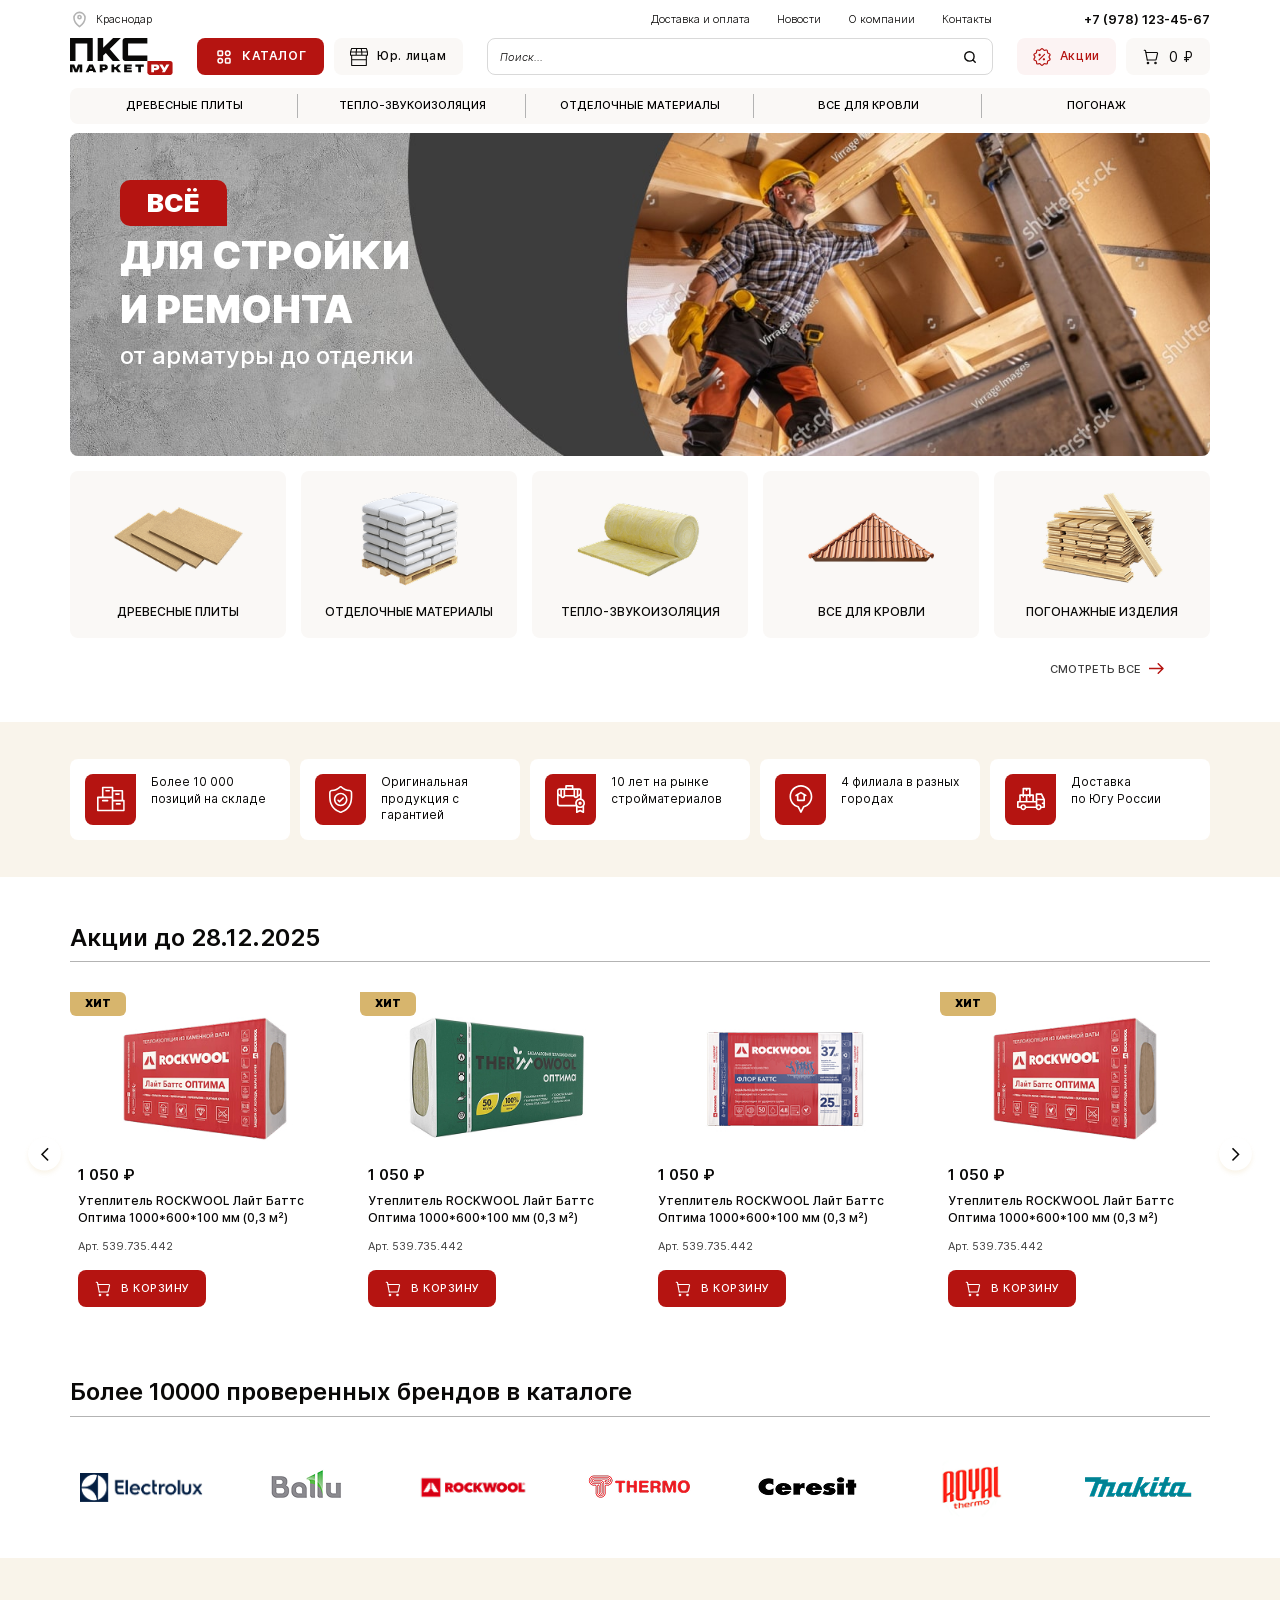
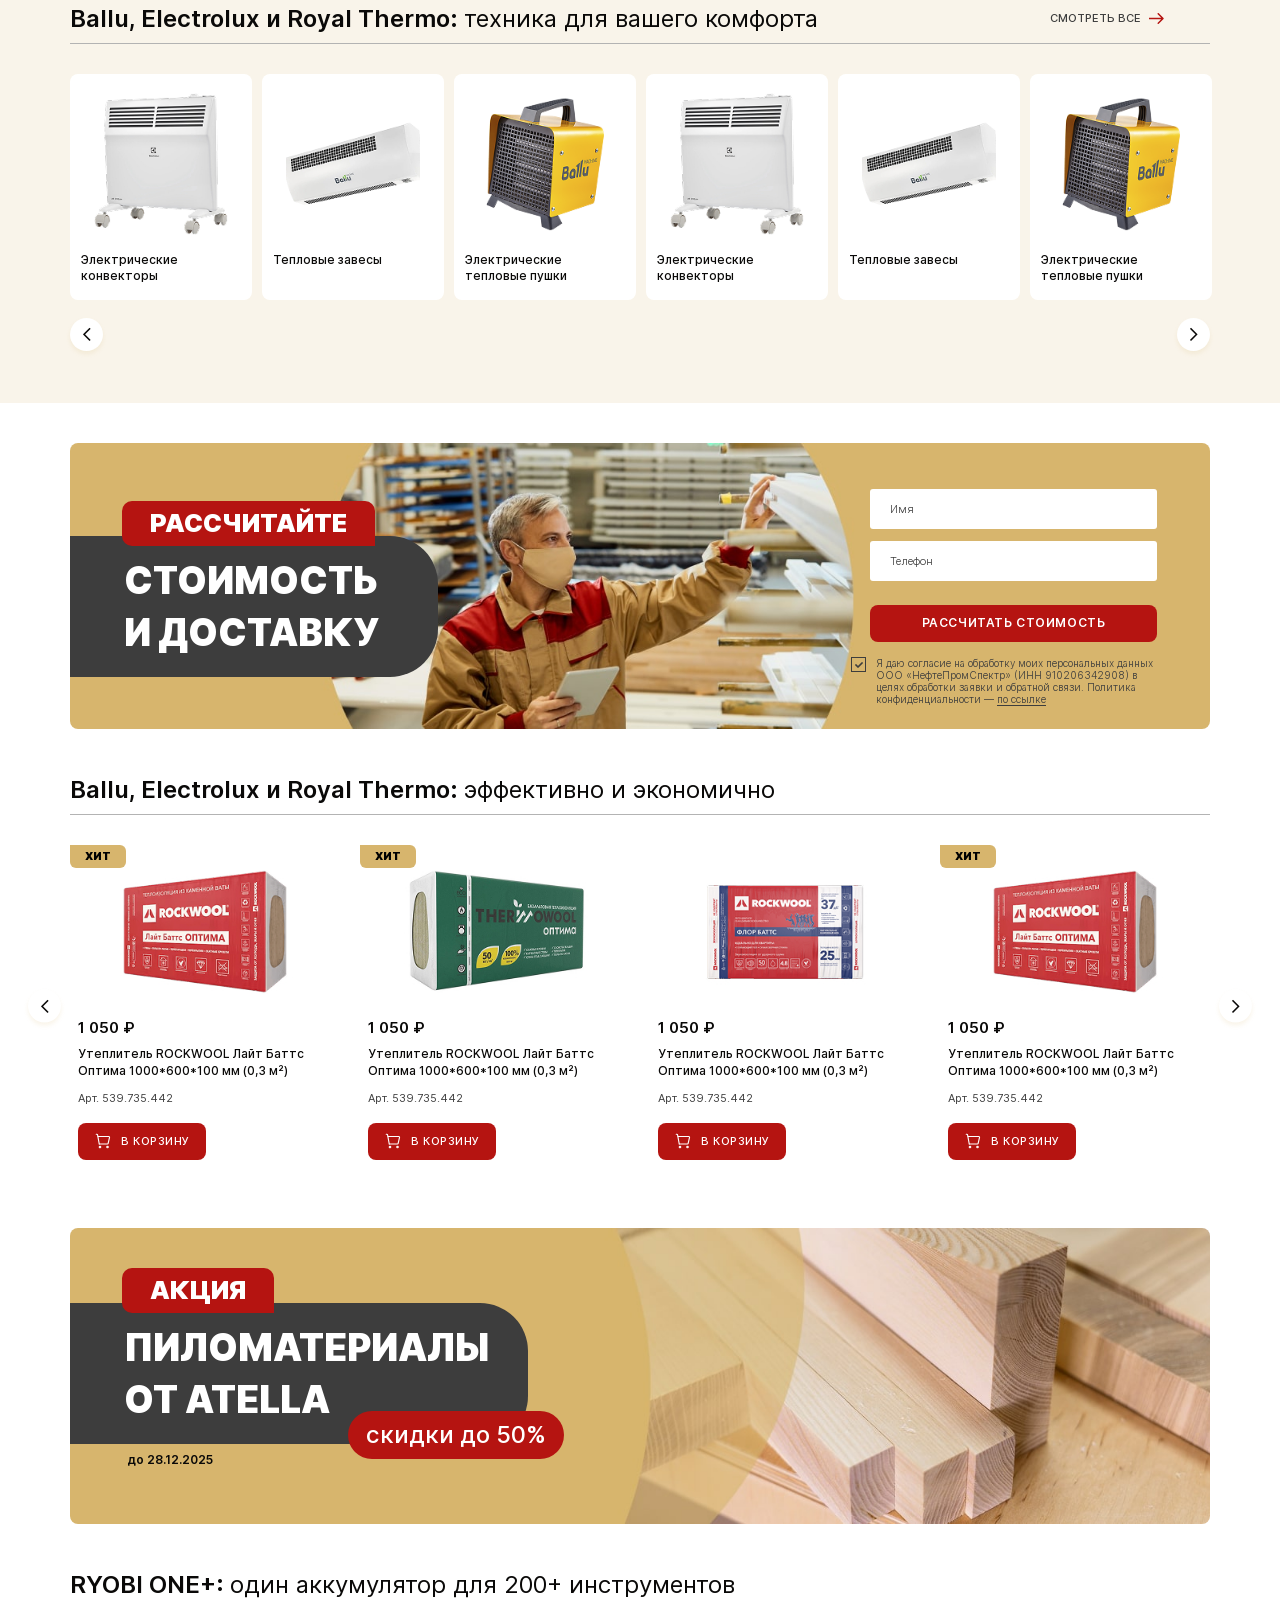
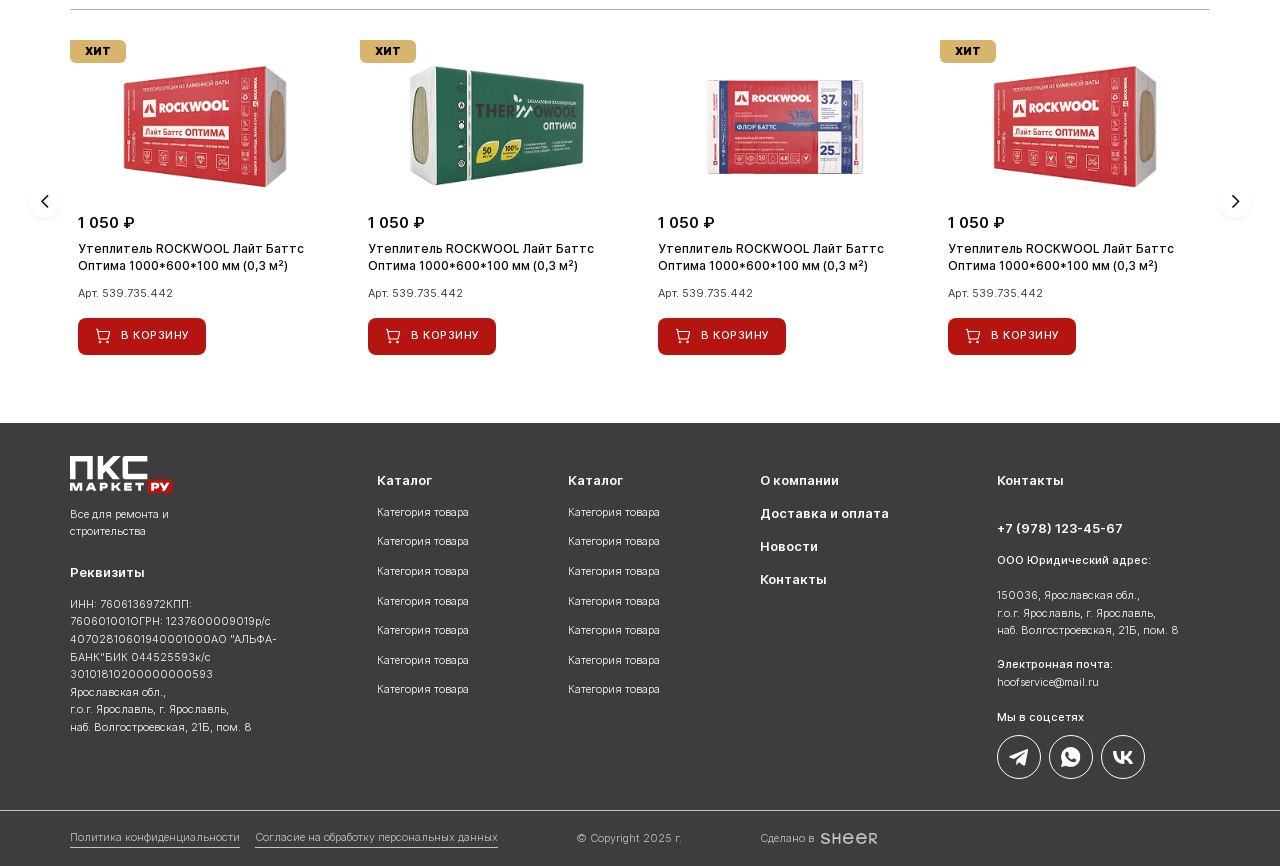
==== commit f0bb38bb: "Add files via upload" ====
--- a/index.html
+++ b/index.html
@@ -17,8 +17,8 @@
 	<link rel="stylesheet" href="libs/fancybox-master/dist/jquery.fancybox.min.css" />
 	<link rel="stylesheet" href="libs/slick-1.5.9/slick/slick.css" />
 	<link rel="stylesheet" href="css/fonts.css" />
-	<link rel="stylesheet" href="css/main.css?ver=1.1" />
-	<link rel="stylesheet" href="css/media.css?ver=1.1" />
+	<link rel="stylesheet" href="css/main.css?ver=1.3" />
+	<link rel="stylesheet" href="css/media.css?ver=1.3" />
 </head>
 <body>
 
@@ -435,9 +435,6 @@
 						<div class="consultation__subtitle">рассчитайте </div>
 						<h2 class="consultation__title">стоимость и доставку</h2>
 					</div>
-					<div class="consultation__image">
-
-					</div>
 					<div class="consultation__form">
 						<form>
 							<div class="consultation__form-inner">
@@ -789,7 +786,7 @@
 	<script src="libs/fancybox-master/dist/jquery.fancybox.min.js"></script>
 	<script src="libs/slick-1.5.9/slick/slick.min.js"></script>
 	<script src="libs/mask/jquery.maskedinput.js"></script>
-	<script src="js/common.js?ver=1.1"></script>
+	<script src="js/common.js?ver=1.3"></script>
 	<!-- Yandex.Metrika counter --><!-- /Yandex.Metrika counter -->
 	<!-- Google Analytics counter --><!-- /Google Analytics counter -->
 </body>
--- a/css/main.css
+++ b/css/main.css
@@ -968,4 +968,163 @@
 }
 .footer__column:last-child {
 	padding-left: 60px;
+}
+
+.breadcrumbs {
+	padding: 20px 0;
+	font-size: 14px;
+	line-height: 140%;
+	display: flex;
+	align-items: center;
+	flex-wrap: wrap;
+	color: #3d3d3d;
+	font-weight: 400;
+}
+.breadcrumbs a {
+	color: #3d3d3d;
+	border-bottom: 1px solid transparent;
+}
+.breadcrumbs a:hover {
+	border-color: #3d3d3d;
+}
+.breadcrumbs li::after {
+	content: "//";
+	margin: 0 10px;
+}
+.breadcrumbs li:last-child::after {
+	display: none;
+}
+.page-catalog .head-section {
+	padding-top: 0;
+}
+.head-section__value {
+	font-weight: 500;
+	line-height: 140%;
+	color: #3d3d3d;
+}
+.item-subcategory {
+	padding: 20px;
+	padding-bottom: 0;
+	border-radius: 8px;
+	background: #faf8f6;
+	min-height: 100%;
+	display: flex;
+	flex-direction: column;
+	align-items: center;
+}
+.item-subcategory__title {
+	margin-bottom: 7px;
+	line-height: 140%;
+text-transform: uppercase;
+text-align: center;
+color: #0a0908;
+font-weight: 500;
+	display: block;
+}
+.item-subcategory__count {
+	font-size: 14px;
+line-height: 140%;
+color: #3d3d3d;
+font-weight: 500;
+	display: block;
+}
+.item-subcategory__image {
+	width: 171px;
+	height: 171px;
+	max-width: 100%;
+	margin-top: auto;
+	display: flex;
+	align-items: center;
+	justify-content: center;
+}
+.item-subcategory__image img {
+	max-width: 100%;
+	max-height: 100%;
+}
+.content-catalog {
+	margin-right: 50px;
+}
+.sorting-catalog {
+	font-size: 14px;
+	margin-bottom: 24px;
+line-height: 140%;
+color: #3d3d3d;
+font-weight: 400;
+}
+.sorting-catalog__title {
+	font-weight: 500;
+}
+.sorting-catalog__line {
+	gap: 16px;
+	display: flex;
+	align-items: center;
+}
+.sorting-catalog__value {
+	color: #3d3d3d;
+	transition: all 0.3s;
+	cursor: pointer;
+}
+.row.row_catalog > div {
+	padding: 0 7px;
+	margin-bottom: 15px;
+}
+.row.row_catalog {
+	margin-bottom: -15px;
+}
+.pager {
+	height: 42px;
+	margin-top: 40px;
+	gap: 25px;
+	position: relative;
+	display: flex;
+	align-items: center;
+	justify-content: center;
+	position: relative;
+}
+.page-numbers {
+	width: 32px;
+	height: 32px;
+	border: 1px solid transparent;
+	color: #3d3d3d;
+font-weight: 500;
+border-radius: 50%;
+display: flex;
+align-items: center;
+justify-content: center;
+}
+.page-numbers:hover,
+.page-numbers.current {
+	color: #b51411;
+	border-color: #b51411;
+}
+.prev.page-numbers,
+.next.page-numbers {
+	width: 42px;
+	height: 42px;
+	font-size: 20px;
+	color: #0A0908;
+	border: none;
+	display: flex;
+	align-items: center;
+	justify-content: center;
+	position: absolute;
+	top: 0;
+	bottom: 0;
+	margin: auto;
+	display: flex;
+	align-items: center;
+	justify-content: center;
+	box-shadow: 0 3px 4px 0 rgba(215, 181, 109, 0.15);
+}
+.prev.page-numbers {
+	left: 0px;
+}
+.next.page-numbers {
+	right: 0px;
+}
+.page-numbers.dots {
+	pointer-events: none;
+}
+.page-catalog {
+	padding-bottom: 60px;
 }
--- a/css/media.css
+++ b/css/media.css
@@ -1231,29 +1231,10 @@
     }
 }
 
-/* Small Devices, Tablets */
-@media only screen and (max-width : 768px) {}
-
-/* Extra Small Devices, Phones */
-@media only screen and (max-width : 480px) {}
-
-/* Custom, iPhone Retina */
-@media only screen and (max-width : 320px) {}
-
-
-/*==========  Mobile First Method  ==========*/
-
-/* Custom, iPhone Retina */
-@media only screen and (min-width : 320px) {}
-
-/* Extra Small Devices, Phones */
-@media only screen and (min-width : 480px) {}
-
-/* Small Devices, Tablets */
-@media only screen and (min-width : 768px) {}
 
 /* Medium Devices, Desktops */
 @media only screen and (min-width : 992px) {
+    
     .show-mobile,
     .phone-mobile,
     .sandwich,
@@ -1261,10 +1242,11 @@
     .footer__title i {
         display: none !important;
     }
+    .footer__content {
+        display: block !important;
+    }
 }
 
-/* Large Devices, Wide Screens */
-@media only screen and (min-width : 1200px) {}
 @media (min-width: 1450px) {
     .container {
         max-width: 1390px;
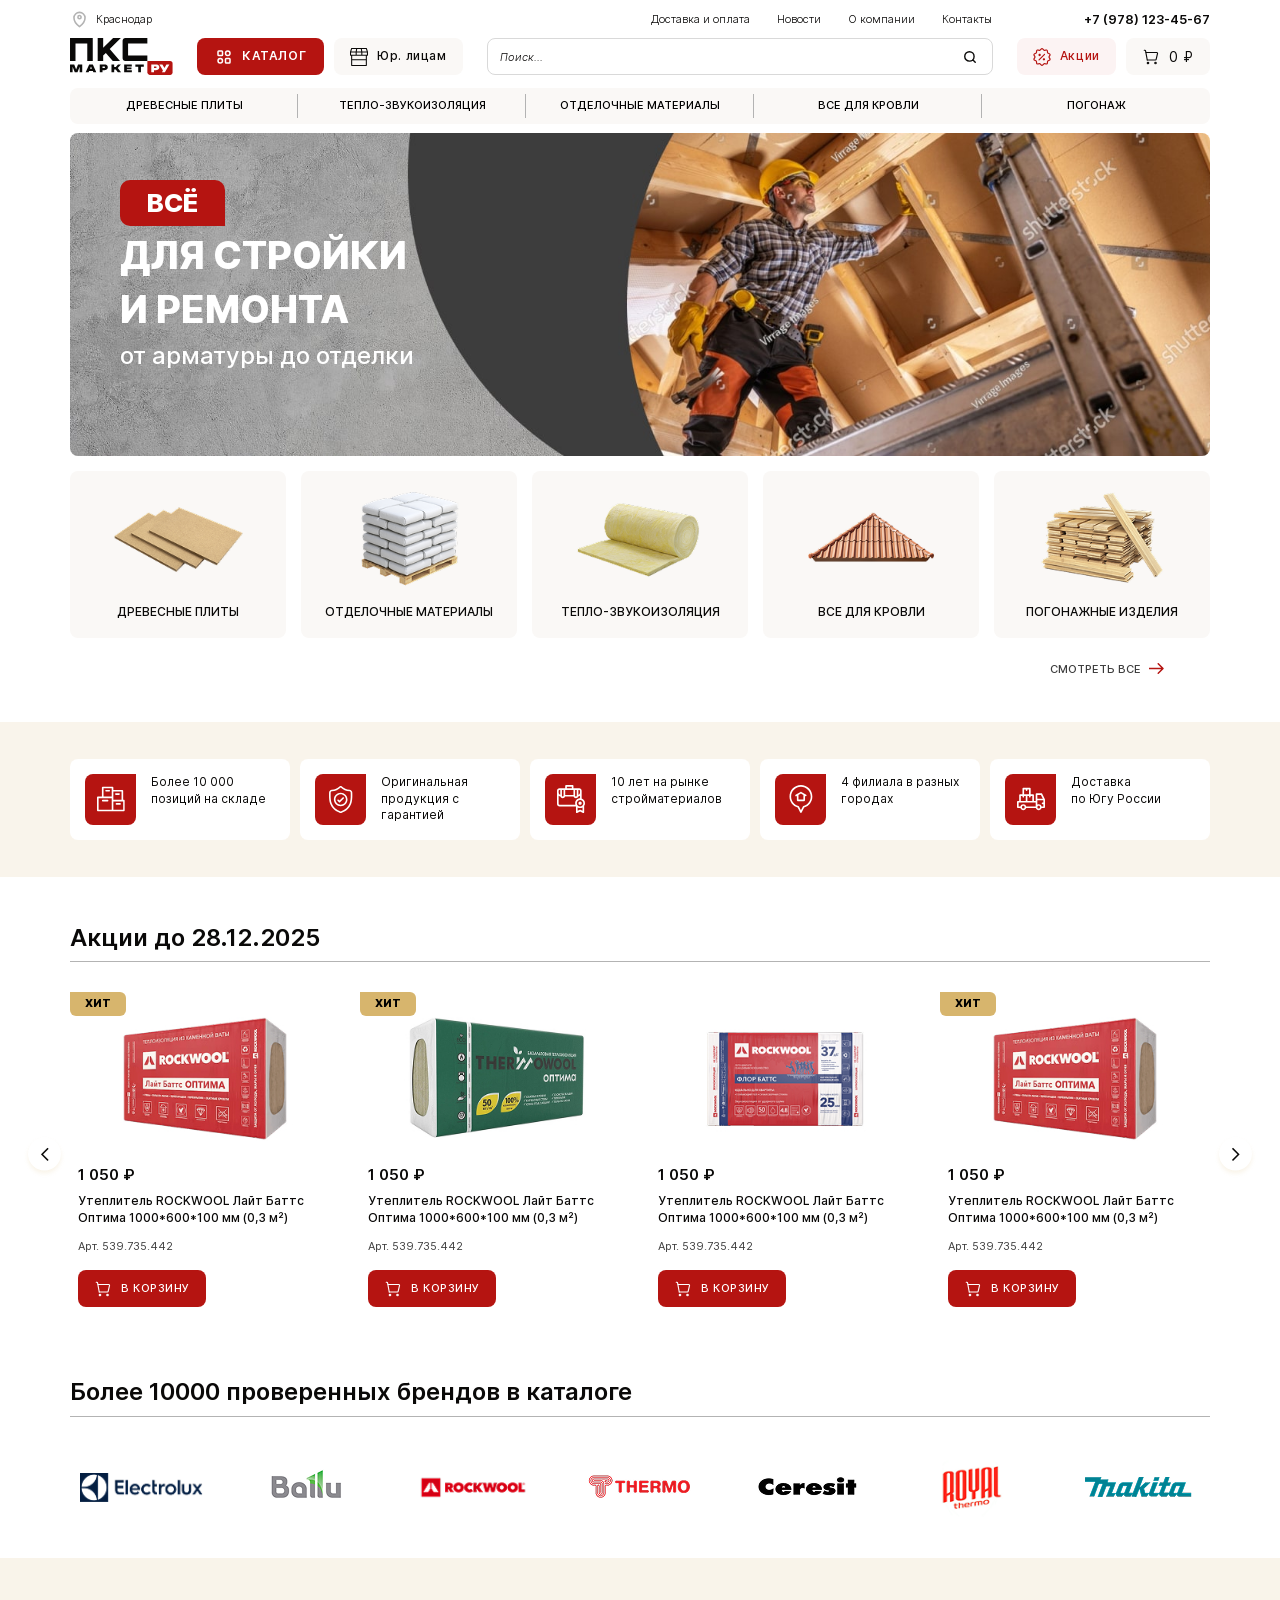
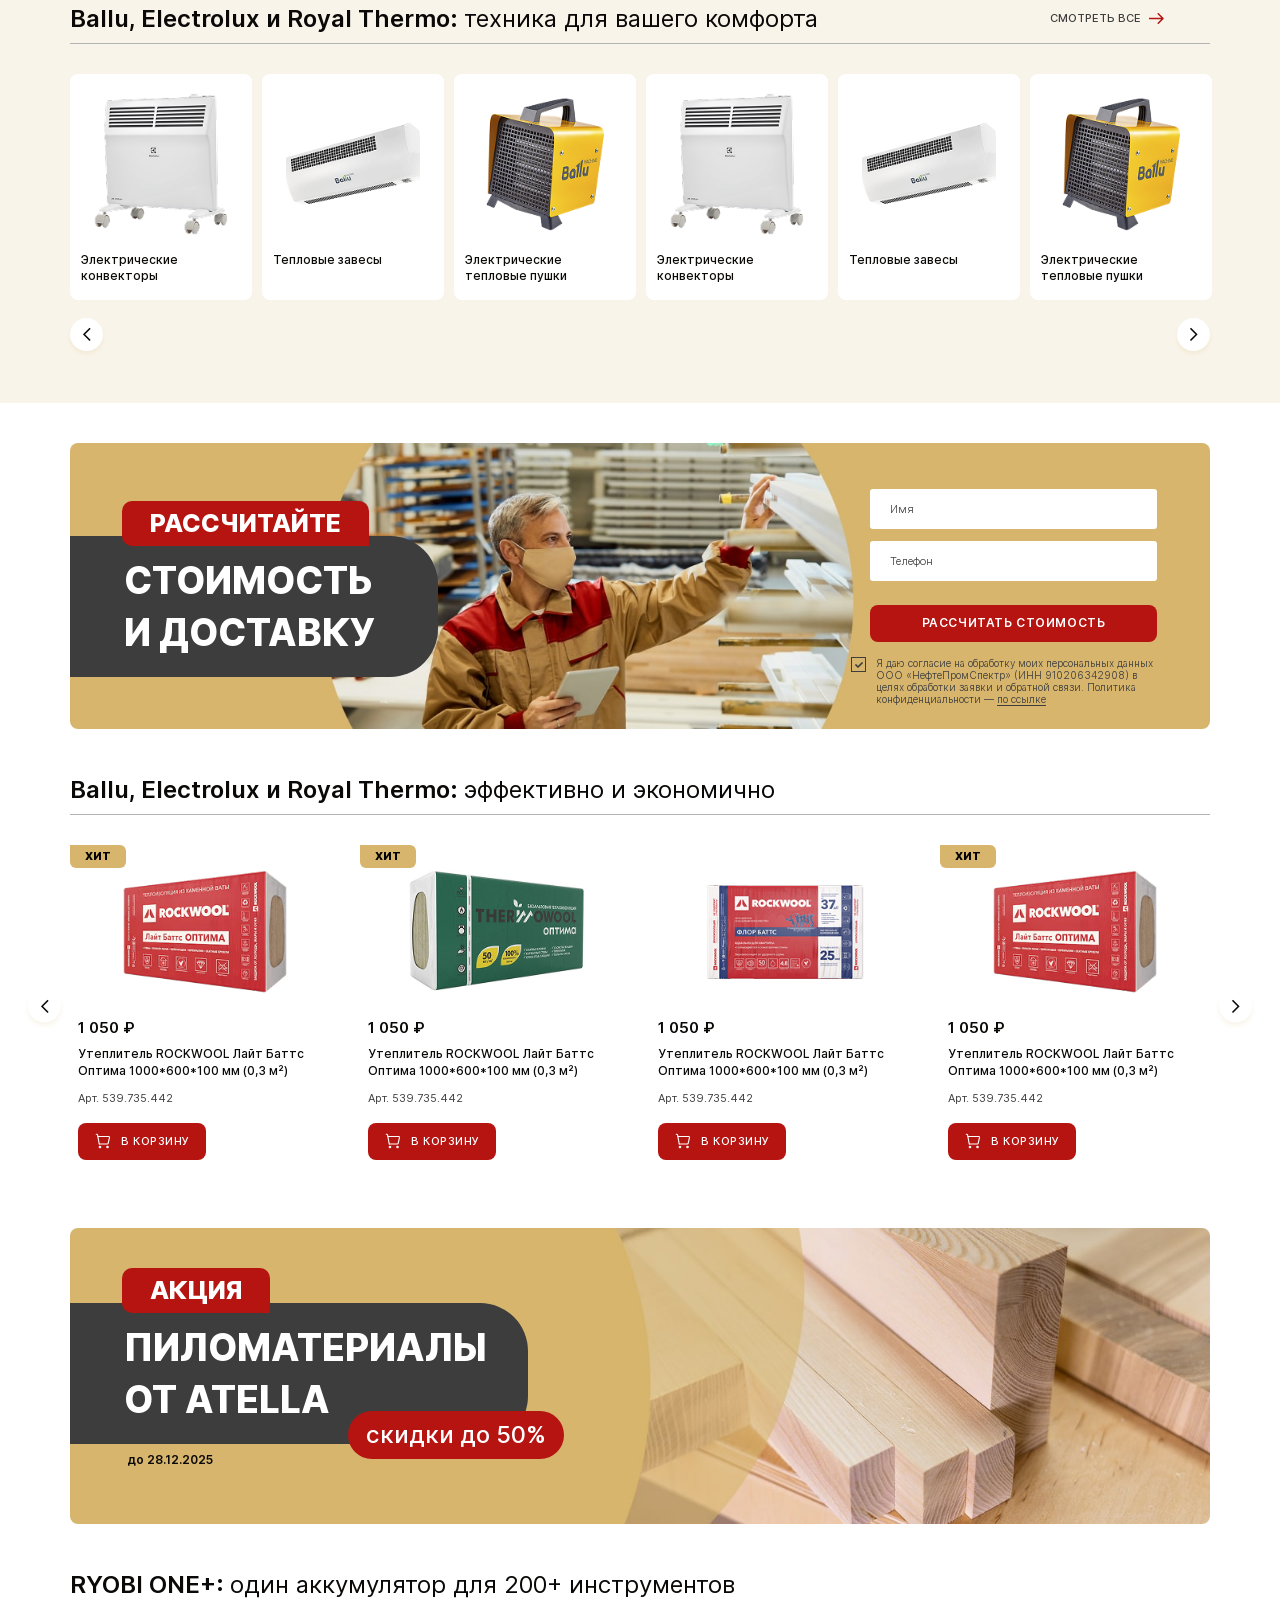
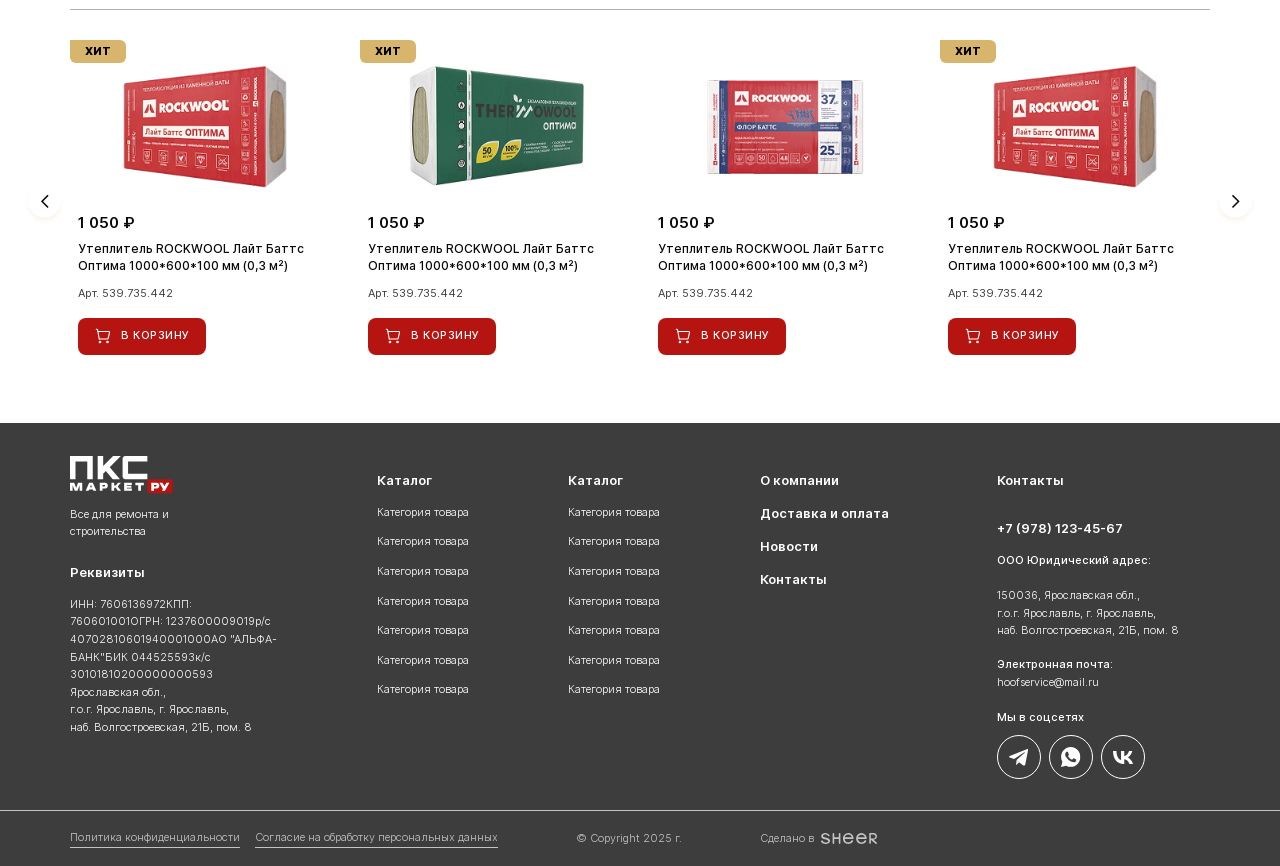
==== commit 5e28387d: "Add files via upload" ====
--- a/index.html
+++ b/index.html
@@ -15,10 +15,11 @@
 	<link rel="stylesheet" href="libs/bootstrap/bootstrap-grid.css" />
 	<link rel="stylesheet" href="libs/fontawesome-free-5.12.0-web/css/all.min.css" />
 	<link rel="stylesheet" href="libs/fancybox-master/dist/jquery.fancybox.min.css" />
+	<link rel="stylesheet" href="libs/ion.rangeSlider-master/css/ion.rangeSlider.min.css" />
 	<link rel="stylesheet" href="libs/slick-1.5.9/slick/slick.css" />
-	<link rel="stylesheet" href="css/fonts.css" />
-	<link rel="stylesheet" href="css/main.css?ver=1.3" />
-	<link rel="stylesheet" href="css/media.css?ver=1.3" />
+	<link rel="stylesheet" href="css/fonts.css?ver=1.4" />
+	<link rel="stylesheet" href="css/main.css?ver=1.4" />
+	<link rel="stylesheet" href="css/media.css?ver=1.4" />
 </head>
 <body>
 
@@ -786,7 +787,8 @@
 	<script src="libs/fancybox-master/dist/jquery.fancybox.min.js"></script>
 	<script src="libs/slick-1.5.9/slick/slick.min.js"></script>
 	<script src="libs/mask/jquery.maskedinput.js"></script>
-	<script src="js/common.js?ver=1.3"></script>
+	<script src="libs/ion.rangeSlider-master/js/ion.rangeSlider.min.js"></script>
+	<script src="js/common.js?ver=1.4"></script>
 	<!-- Yandex.Metrika counter --><!-- /Yandex.Metrika counter -->
 	<!-- Google Analytics counter --><!-- /Google Analytics counter -->
 </body>
--- a/css/fonts.css
+++ b/css/fonts.css
@@ -67,7 +67,7 @@
 		url('../fonts/Inter-ExtraBold.woff2') format('woff2'),
 		url('../fonts/Inter-ExtraBold.woff') format('woff'),
 		url('../fonts/Inter-ExtraBold.ttf') format('truetype');
-	font-weight: 700;
+	font-weight: 800;
 	font-style: normal;
 }
 @font-face {
--- a/css/main.css
+++ b/css/main.css
@@ -340,6 +340,7 @@
 	position: relative;
 	z-index: 1;
 }
+.item-subcategory::before,
 .item-category::before {
 	position: absolute;
 	display: block;
@@ -354,7 +355,7 @@
 	bottom: 0;
 	left: 0;
 	margin: auto;
-	transform-origin: 67% 78%;
+	transform-origin: 100% 100%;
 	transition: all 1s;
 	z-index: -1;
 }
@@ -1007,26 +1008,30 @@
 	padding-bottom: 0;
 	border-radius: 8px;
 	background: #faf8f6;
+	color: #0a0908;
 	min-height: 100%;
 	display: flex;
 	flex-direction: column;
 	align-items: center;
+	position: relative;
+	overflow: hidden;
+	z-index: 1;
 }
 .item-subcategory__title {
 	margin-bottom: 7px;
 	line-height: 140%;
-text-transform: uppercase;
-text-align: center;
-color: #0a0908;
-font-weight: 500;
+	text-transform: uppercase;
+	text-align: center;
+	font-weight: 500;
 	display: block;
 }
 .item-subcategory__count {
 	font-size: 14px;
-line-height: 140%;
-color: #3d3d3d;
-font-weight: 500;
-	display: block;
+	line-height: 140%;
+	color: #3d3d3d;
+	font-weight: 500;
+	display: block;
+	transition: all 0.3s;
 }
 .item-subcategory__image {
 	width: 171px;
@@ -1042,14 +1047,14 @@
 	max-height: 100%;
 }
 .content-catalog {
-	margin-right: 50px;
+	padding-top: 13px;
 }
 .sorting-catalog {
 	font-size: 14px;
 	margin-bottom: 24px;
-line-height: 140%;
-color: #3d3d3d;
-font-weight: 400;
+	line-height: 140%;
+	color: #3d3d3d;
+	font-weight: 400;
 }
 .sorting-catalog__title {
 	font-weight: 500;
@@ -1062,9 +1067,10 @@
 .sorting-catalog__value {
 	color: #3d3d3d;
 	transition: all 0.3s;
+	border-bottom: 1px transparent solid;
 	cursor: pointer;
 }
-.row.row_catalog > div {
+.row.row_catalog>div {
 	padding: 0 7px;
 	margin-bottom: 15px;
 }
@@ -1086,11 +1092,11 @@
 	height: 32px;
 	border: 1px solid transparent;
 	color: #3d3d3d;
-font-weight: 500;
-border-radius: 50%;
-display: flex;
-align-items: center;
-justify-content: center;
+	font-weight: 500;
+	border-radius: 50%;
+	display: flex;
+	align-items: center;
+	justify-content: center;
 }
 .page-numbers:hover,
 .page-numbers.current {
@@ -1101,7 +1107,7 @@
 .next.page-numbers {
 	width: 42px;
 	height: 42px;
-	font-size: 20px;
+	font-size: 18px;
 	color: #0A0908;
 	border: none;
 	display: flex;
@@ -1127,4 +1133,594 @@
 }
 .page-catalog {
 	padding-bottom: 60px;
+}
+.sidebar-catalog__total {
+	font-size: 18px;
+	margin-bottom: 24px;
+	line-height: 140%;
+	color: #0a0908;
+	padding-bottom: 10px;
+	border-bottom: 1px solid #b3b3b3;
+	font-weight: 600;
+}
+.item-sidebar--border {
+	border-bottom: 1px solid #b3b3b3;
+}
+.item-sidebar__head {
+	padding-top: 25px;
+	padding-bottom: 15px;
+	gap: 13px;
+	line-height: 140%;
+	font-weight: 500;
+	color: #3d3d3d;
+	display: flex;
+	align-items: center;
+}
+.sidebar-catalog {
+	margin-right: -50px;
+	font-weight: 400;
+}
+.content-catalog {
+	margin-left: 50px;
+}
+.item-sidebar__list {
+	padding-left: 37px;
+}
+.item-sidebar__list li {
+	margin-bottom: 10px;
+}
+.item-sidebar__list li:last-child {
+	margin-bottom: 0;
+}
+.item-sidebar__list li a {
+	padding: 10px;
+	padding-left: 12px;
+	border-radius: 6px;
+	background: #f5f5f5;
+	font-size: 14px;
+	line-height: 140%;
+	color: #3d3d3d;
+	display: block;
+}
+.item-sidebar--border .item-sidebar__content {
+	padding-bottom: 30px;
+}
+.range-controls {
+	gap: 8px;
+	display: flex;
+	align-items: center;
+}
+.range-controls__input {
+	-webkit-box-flex: 1;
+	-ms-flex: 1;
+	flex: 1;
+	position: relative;
+}
+.range-controls input {
+	height: 52px;
+	font-size: 14px;
+	padding-left: 35px;
+	padding-right: 15px;
+	border-radius: 10px;
+	line-height: 140%;
+	border: 1px solid #d9d9d9;
+	border-radius: 6px;
+	background: #fff;
+	width: 100%;
+	color: #3d3d3d;
+	font-weight: 500;
+	font-family: 'Inter';
+	text-align: left;
+}
+.range-controls__descr {
+	font-size: 14px;
+	padding: 0 16px;
+	line-height: 140%;
+	position: absolute;
+	top: 0;
+	left: 0;
+	height: 100%;
+	display: flex;
+	font-weight: 500;
+	align-items: center;
+	color: #3d3d3d;
+	pointer-events: none;
+}
+.irs--flat .irs-line {
+	height: 2px;
+	border-radius: 0px;
+	background: #d9d9d9;
+}
+.irs--flat .irs-bar {
+	height: 2px;
+	border-radius: 0px;
+	background-color: #b51411;
+}
+.irs-handle i {
+	display: none !important;
+}
+.irs--flat .irs-handle {
+	width: 16px;
+	height: 16px;
+	top: 17px;
+	background: #b51411;
+	cursor: pointer;
+	border-radius: 50%;
+}
+.irs--flat .irs-min, .irs--flat .irs-max {
+	display: none !important;
+}
+.range-controls__slider {
+	position: absolute !important;
+	display: block !important;
+	top: 0 !important;
+	left: 0 !important;
+	width: 0 !important;
+	height: 0 !important;
+	font-size: 0 !important;
+	line-height: 0 !important;
+	padding: 0 !important;
+	margin: 0 !important;
+	overflow: hidden;
+	outline: none !important;
+	z-index: -9999 !important;
+	background: none !important;
+	border-style: solid !important;
+	border-color: transparent !important;
+}
+.irs--flat .irs-from, .irs--flat .irs-to, .irs--flat .irs-single {
+	display: none !important;
+}
+.irs--flat .irs-from:before, .irs--flat .irs-to:before, .irs--flat .irs-single:before {
+	display: none;
+}
+.checkbox.checkbox--main {
+	margin: 14px 0;
+	font-size: inherit;
+}
+.checkbox.checkbox--main label {
+	gap: 12px;
+}
+.checkbox.checkbox--main label input {
+	width: 24px;
+	height: 24px;
+	border-radius: 3px;
+}
+.checkbox.checkbox--main label input::before {
+	font-size: 15px;
+	font-weight: 400;
+}
+.list-checkboxes .checkbox:nth-child(n+10) {
+	display: none;
+}
+.show-more-checkboxes {
+	padding: 10px;
+	padding-left: 12px;
+	gap: 12px;
+	margin-top: 15px;
+	border-radius: 6px;
+	background: #f5f5f5;
+	display: flex;
+	align-items: center;
+	color: #3d3d3d;
+	cursor: pointer;
+	transition: all 0.3s;
+}
+.show-more-checkboxes i {
+	transition: all 0.3s;
+}
+.show-more-checkboxes.active i {
+	transform: rotate(180deg);
+}
+.billbord-page {
+	padding-top: 104px;
+	padding-bottom: 109px;
+	border-radius: 8px;
+	color: #fff;
+	background-color: #d7b56d;
+	background-repeat: no-repeat;
+	background-position: center right;
+	background-size: auto 100%;
+}
+.billbord-page__title {
+	font-size: 36px;
+	padding: 24px 42px;
+	max-width: 600px;
+	border-radius: 0 48px 48px 0;
+	background: #3d3d3d;
+	line-height: 160%;
+	font-weight: 600;
+}
+.billbord-page__descr {
+	font-size: 32px;
+	max-width: 355px;
+	margin-left: 351px;
+	margin-top: -70px;
+	padding: 12px 32px;
+	border-radius: 0 10px 10px 10px;
+	background: #b51411;
+	line-height: 140%;
+	font-weight: 600;
+}
+.billbord-page--about {
+	background-image: url(../img/billbord_about.png);
+}
+.numbers img,
+.article-content img {
+	border-radius: 8px;
+	max-width: 100%;
+	height: auto;
+	display: block;
+}
+.article-content p {
+	margin: 15px 0;
+}
+.head-section.head-section--about {
+	padding-top: 36px;
+}
+.catalog--recommendations .head-section {
+	padding-top: 0;
+}
+.numbers__item {
+	font-size: 18px;
+	padding-bottom: 10px;
+	line-height: 140%;
+	color: #0a0908;
+	font-weight: 600;
+	border-bottom: 1px solid #b3b3b3;
+}
+.numbers__value {
+	font-size: 48px;
+	margin-bottom: 14px;
+	line-height: 140%;
+	color: #b51411;
+	font-weight: 600;
+}
+.row.row--numbers>div {
+	padding: 0 43px;
+	margin-bottom: 48px;
+}
+.row.row--numbers {
+	margin: 0 -43px;
+	margin-bottom: -48px;
+}
+.advantages--about .head-section {
+	padding-top: 0;
+}
+.advantages--about .advantages__grid {
+	grid-template-columns: repeat(4, 1fr);
+}
+.advantages--about .advantages__item {
+	align-items: center;
+}
+.brands.brands--about {
+	padding-bottom: 0;
+}
+.row.row--main>div {
+	margin-bottom: 24px;
+}
+.row.row--main {
+	margin-bottom: -24px;
+}
+.item-sertificat {
+	padding-top: 136%;
+	border-radius: 8px;
+	position: relative;
+	display: block;
+}
+.item-sertificat img {
+	width: 100%;
+	height: 100%;
+	border-radius: 8px;
+	object-fit: cover;
+	position: absolute;
+	top: 0;
+	left: 0;
+}
+.sertificats {
+	padding-bottom: 60px;
+}
+
+.page-news {
+	padding-bottom: 60px;
+}
+.page-news .head-section {
+	padding-top: 0;
+}
+.item-news {
+	display: block;
+}
+.item-news__image {
+	padding-top: 56%;
+	border-radius: 8px;
+	width: 100%;
+	display: block;
+	position: relative;
+	overflow: hidden;
+}
+.item-news__image img {
+	width: 100%;
+	height: 100%;
+	border-radius: 8px;
+	object-fit: cover;
+	position: absolute;
+	top: 0;
+	left: 0;
+	transition: all 1s;
+}
+.item-news__content {
+	padding: 20px;
+	padding-bottom: 0;
+	display: block;
+}
+.item-news__date {
+	font-size: 14px;
+	margin-bottom: 12px;
+	line-height: 140%;
+	color: #3d3d3d;
+	font-weight: 400;
+	display: block;
+}
+.item-news__title {
+	font-size: 20px;
+	line-height: 140%;
+	color: #0a0908;
+	font-weight: 600;
+	transition: all 0.3s;
+	display: block;
+}
+.row > div {
+	padding: 0 12px;
+}
+.row {
+	margin: 0 -12px;
+}
+.page-article .head-section {
+	padding-top: 0;
+}
+.article-content strong {
+	font-weight: 500;
+}
+.article-content h2 {
+	font-size: 20px;
+	margin-top: 47px;
+	margin-bottom: 15px;
+line-height: 160%;
+color: #0a0908;
+font-weight: 500;
+}
+.article-content small {
+	font-size: 14px;
+line-height: 140%;
+color: #3d3d3d;
+}
+.text-info {
+	padding: 36px 32px;
+	margin: 40px 0;
+	background: #faf8f6;
+}
+.text-info p:first-child {
+	margin-top: 0;
+}
+.text-info strong {
+	text-transform: uppercase;
+	font-weight: 500;
+}
+.page-article {
+	padding-bottom: 110px;
+}
+.consultation--page .consultation__main {
+	background-image: url(../img/consultant.png);
+	background-position: 55% 50%;
+	background-size: auto 100%;
+}
+.consultation--page .consultation__title {
+	max-width: 629px;
+}
+.consultation--page {
+	padding-bottom: 60px;
+}
+.billbord-page.billbord-page--legal {
+	padding-top: 39px;
+	padding-bottom: 43px;
+	background-image: url(../img/billbord__legal.png);
+}
+.billbord-page--legal .billbord-page__title {
+	max-width: 670px;
+	color: #3d3d3d;
+	line-height: 140%;
+	background: #fff;
+}
+.billbord-page--legal .billbord-page__title strong {
+	font-weight: 800;
+text-transform: uppercase;
+}
+.billbord-page__content {
+	padding: 28px 42px;
+	padding-bottom: 0;
+	color: #3d3d3d;
+}
+.billbord-page__buttons {
+	padding-top: 28px;
+	gap: 14px;
+	display: flex;
+	align-items: center;
+}
+.billbord-page__content ul {
+	font-size: 22px;
+	padding-left: 30px;
+line-height: 130%;
+text-transform: uppercase;
+font-weight: 600;
+}
+.billbord-page__content ul li {
+	list-style-type: disc;
+}
+.btn-main.btn-main--secondary {
+	background: #3d3d3d;
+}
+.advantages--secondary .advantages__grid {
+	gap: 90px;
+	display: flex;
+}
+.advantages--secondary .advantages__item {
+	font-size: 18px;
+	padding: 24px 36px;
+	max-width: 340px;
+	font-weight: 400;
+	line-height: 160%;
+	flex-grow: 1;
+	display: block;
+	color: #0a0908;
+} 
+.advantages__title {
+	font-size: 20px;
+	font-weight: 600;
+}
+.numbers__wrapper {
+	gap: 20px;
+	display: flex;
+	align-items: flex-start;
+	justify-content: space-between;
+	flex-wrap: wrap;
+}
+.numbers.numbers--conditions {
+	padding-bottom: 77px;
+}
+.numbers--conditions .numbers__item {
+	border: none;
+	padding: 0;
+}
+.numbers--conditions .numbers__value {
+	margin-top: 14px;
+	margin-bottom: 0;
+}
+.numbers--conditions .head-section {
+	margin-bottom: 70px;
+}
+.categories-main {
+	padding-bottom: 98px;
+	background: #f9f4ea;
+}
+.categories-main .grid-categories {
+	    grid-template-columns: repeat(6, 1fr);
+}
+.categories-main .item-category {
+	text-transform: none;
+	text-align: left;
+	background: #fff;
+}
+.steps {
+	padding-bottom: 40px;
+}
+.steps__wrapper {
+	gap: 50px 133px;
+	display: flex;
+	align-items: flex-start;
+	justify-content: center;
+	flex-wrap: wrap;
+}
+.steps__count {
+	width: 71px;
+height: 61px;
+font-size: 32px;
+	border-radius: 10px 10px 0 10px;
+	background: #b51411;
+	line-height: 140%;
+text-transform: uppercase;
+color: #fff;
+font-weight: 800;
+display: flex;
+align-items: center;
+justify-content: center;
+text-align: center;
+}
+.steps__content {
+	font-size: 18px;
+	padding: 24px 36px;
+	max-width: 395px;
+	font-weight: 400;
+	color: #0a0908;
+	background: #faf8f6;
+	border-radius: 8px;
+	position: relative;
+}
+.steps__title {
+	font-size: 20px;
+line-height: 160%;
+text-transform: uppercase;
+font-weight: 600;
+}
+.steps__item:nth-child(2) {
+	margin: 0 auto;
+}
+.steps__item {
+	position: relative;
+}
+.steps__item:nth-child(4) .steps__content::before,
+.steps__content::after {
+	position: absolute;
+	display: block;
+	content: " ";
+	width: 36px;
+	height: 36px;
+	top: 0;
+	bottom: 0;
+	margin: auto;
+	left: 100%;
+		margin-left: 76px;
+	background-image: url(../img/arrow_right.svg);
+	background-repeat: no-repeat;
+	background-position: center;
+	background-size: contain;
+}
+.steps__item:nth-child(4) .steps__content::before {
+	margin-right: 76px;
+	right: 100%;
+	left: auto;
+	margin-left: 0;
+}
+.steps__item:last-child .steps__content::after,
+.steps__item:nth-child(3) .steps__content::after {
+	display: none;
+}
+.steps__item:nth-child(4) .steps__content::after {
+	margin-left: 49px;
+}
+.consultation--secondary .consultation__main {
+	background-image: none;
+	align-items: flex-start;
+	position: relative;
+	z-index: 1;
+}
+.consultation--secondary .consultation__main::before {
+	position: absolute;
+	display: block;
+	content: " ";
+	left: 437px;
+	top: 0;
+	width: 424px;
+	height: 100%;
+	background-image: url(../img/consultant.png);
+	background-repeat: no-repeat;
+	background-position: center bottom;
+	pointer-events: none;
+	background-size: contain;
+}
+.consultation--secondary .consultation__form {
+	max-width: 660px;
+	padding-top: 35px;
+}
+.consultation--secondary .consultation__title {
+    max-width: 590px;
+    padding-left: 51px;
+}
+.consultation--secondary {
+	padding-bottom: 60px;
+}
+.consultation--secondary .consultation__form .row > div {
+	padding: 0 6px;
+}
+.consultation--secondary .consultation__form .row {
+	margin: 0 -6px;
 }
--- a/css/media.css
+++ b/css/media.css
@@ -268,6 +268,162 @@
     .header.nav-up {
         transform: translateY(-150px);
     }
+    .item-subcategory__image {
+        width: 145px;
+        height: 145px;
+    }
+    .item-subcategory__title {
+        margin-bottom: 4px;
+    }
+    .item-subcategory__count {
+        font-size: 12px;
+    }
+    .sidebar-catalog__total {
+        font-size: 16px;
+        margin-bottom: 20px;
+    }
+    .item-sidebar__list {
+        padding-left: 25px;
+    }
+    .range-controls input {
+        height: 47px;
+        font-size: 13px;
+        padding-left: 31px;
+    }
+    .range-controls__descr {
+        font-size: 13px;
+        padding: 0 13px;
+    }
+    .checkbox.checkbox--main label input {
+        width: 21px;
+        height: 21px;
+    }
+    .checkbox.checkbox--main label input::before {
+        font-size: 13px;
+    }
+    .pager {
+        gap: 20px;
+    }
+    .billbord-page__title {
+        font-size: 32px;
+        padding: 21px 30px;
+        max-width: 530px;
+    }
+    .billbord-page__descr {
+        font-size: 28px;
+        max-width: 302px;
+        margin-left: 304px;
+        margin-top: -61px;
+        padding: 9px 27px;
+    }
+    .billbord-page {
+        padding-top: 80px;
+        padding-bottom: 98px;
+    }
+    .numbers__item {
+        font-size: 15px;
+    }
+    .numbers__value {
+        font-size: 43px;
+        margin-bottom: 8px;
+    }
+    .row.row--numbers>div {
+        padding: 0 30px;
+        margin-bottom: 30px;
+    }
+    .row.row--numbers {
+        margin: 0 -30px;
+        margin-bottom: -30px;
+    }
+    .item-news__content {
+        padding: 15px;
+        padding-bottom: 0;
+    }
+    .item-news__date {
+        font-size: 12px;
+        margin-bottom: 10px;
+    }
+    .item-news__title {
+        font-size: 18px;
+    }
+    .article-content h2 {
+        font-size: 17px;
+        margin-top: 28px;
+    }
+    .text-info {
+        padding: 26px 25px;
+        margin: 30px 0;
+    }
+    .page-article {
+        padding-bottom: 85px;
+    }
+    .consultation--page .consultation__title {
+        max-width: 564px;
+    }
+    .article-content small {
+        font-size: 12px;
+    }
+    .billbord-page--legal .billbord-page__title {
+        max-width: 590px;
+    }
+    .billbord-page__content ul {
+        font-size: 18px;
+        padding-left: 24px;
+    }
+    .billbord-page__content {
+        padding: 23px 32px;
+    }
+    .advantages__title {
+        font-size: 18px;
+    }
+    .advantages--secondary .advantages__item {
+        font-size: 16px;
+        padding: 20px 30px;
+        max-width: 300px;
+    }
+    .advantages--secondary .advantages__grid {
+        gap: 65px;
+    }
+    .numbers--conditions .head-section {
+        margin-bottom: 55px;
+    }
+    .steps__content {
+        font-size: 16px;
+        padding: 21px 30px;
+        max-width: 333px;
+    }
+    .steps__title {
+        font-size: 18px;
+    }
+    .steps__count {
+        width: 66px;
+        height: 58px;
+        font-size: 28px;
+    }
+    .steps__item:nth-child(4) .steps__content::before, .steps__content::after {
+        margin-left: 70px;
+    }
+    .steps__item:nth-child(4) .steps__content::before {
+        margin-right: 70px;
+    }
+    .steps__item:nth-child(4) .steps__content::after {
+        margin-left: 49px;
+    }
+    .consultation--secondary .consultation__title {
+        max-width: 522px;
+        padding-left: 35px;
+    }
+    .consultation--secondary .consultation__form {
+        max-width: 597px;
+        padding-top: 20px;
+    }
+    .consultation--secondary .consultation__main::before {
+        left: 398px;
+        width: 340px;
+    }
+    .steps__title {
+        font-size: 16px;
+    }
 }
 @media only screen and (max-width : 1450px) {
     body {
@@ -541,6 +697,143 @@
     .header.nav-up {
         transform: translateY(-130px);
     }
+    .item-sidebar__list li a {
+        font-size: 12px;
+    }
+    .item-sidebar__list {
+        padding-left: 15px;
+    }
+    .range-controls input {
+        height: 44px;
+        font-size: 12px;
+        padding-left: 28px;
+    }
+    .range-controls__descr {
+        font-size: 12px;
+        padding: 0 11px;
+    }
+    .item-sidebar--border .item-sidebar__content {
+        padding-bottom: 20px;
+    }
+    .sidebar-catalog__total {
+        font-size: 14px;
+        margin-bottom: 15px;
+    }
+    .item-sidebar__head {
+        padding-top: 15px;
+        padding-bottom: 15px;
+        gap: 11px;
+    }
+    .item-subcategory__image {
+        width: 135px;
+        height: 135px;
+    }
+    .billbord-page__title {
+        font-size: 29px;
+        padding: 19px 27px;
+        max-width: 505px;
+    }
+    .billbord-page__descr {
+        font-size: 25px;
+        max-width: 289px;
+        margin-left: 290px;
+        margin-top: -56px;
+        padding: 9px 25px;
+    }
+    .billbord-page {
+        padding-top: 65px;
+        padding-bottom: 70px;
+    }
+    .numbers__value {
+        font-size: 36px;
+    }
+    .numbers__item {
+        font-size: 13px;
+    }
+    .row.row--numbers>div {
+        padding: 0 20px;
+        margin-bottom: 20px;
+    }
+    .row.row--numbers {
+        margin: 0 -20px;
+        margin-bottom: -20px;
+    }
+    .item-news__title {
+        font-size: 15px;
+    }
+    .consultation--page .consultation__title {
+        max-width: 405px;
+    }
+    .page-article {
+        padding-bottom: 60px;
+    }
+    .text-info {
+        padding: 20px 20px;
+        margin: 24px 0;
+    }
+    .article-content h2 {
+        font-size: 15px;
+        margin-top: 20px;
+    }
+    .article-content small {
+        font-size: 10px;
+    }
+    .breadcrumbs {
+        font-size: 12px;
+    }
+    .billbord-page--legal .billbord-page__title {
+        max-width: 520px;
+    }
+    .billbord-page__buttons {
+        padding-top: 20px;
+    }
+    .billbord-page__content ul {
+        font-size: 16px;
+        padding-left: 20px;
+    }
+    .billbord-page.billbord-page--legal {
+        padding-top: 32px;
+        padding-bottom: 28px;
+    }
+    .advantages--secondary .advantages__item {
+        font-size: 14px;
+        padding: 17px 25px;
+        max-width: 285px;
+    }
+    .advantages--secondary .advantages__grid {
+        gap: 37px;
+    }
+    .steps__wrapper {
+        gap: 38px 80px;
+    }
+    .steps__content {
+        font-size: 14px;
+        padding: 19px 25px;
+        max-width: 298px;
+    }
+    .steps__item:nth-child(4) .steps__content::before, .steps__content::after {
+        margin-left: 42px;
+    }
+    .steps__item:nth-child(4) .steps__content::before {
+        margin-right: 42px;
+    }
+    .steps__item:nth-child(4) .steps__content::after {
+        margin-left: 22px;
+    }
+    .consultation--secondary .consultation__title {
+        max-width: 432px;
+        padding-left: 30px;
+    }
+    .consultation--secondary .consultation__form {
+        max-width: 475px;
+    }
+    .consultation--secondary .consultation__main::before {
+        left: 328px;
+        width: 313px;
+    }
+    .advantages__title {
+        font-size: 16px;
+    }
 }
 /* Large Devices, Wide Screens */
 @media only screen and (max-width : 1200px) {
@@ -813,6 +1106,94 @@
     }
     .header.nav-up {
         transform: translateY(-110px);
+    }
+    .item-sidebar__list li a {
+        font-size: 10px;
+    }
+    .checkbox.checkbox--main label input {
+        width: 17px;
+        height: 17px;
+    }
+    .checkbox.checkbox--main label input::before {
+        font-size: 10px;
+    }
+    .row.row--numbers>div {
+        padding: 0 10px;
+        margin-bottom: 10px;
+    }
+    .row.row--numbers {
+        margin: 0 -10px;
+        margin-bottom: -10px;
+    }
+    .numbers__value {
+        font-size: 30px;
+    }
+    .row>div {
+        padding: 0 8px;
+    }
+    .row {
+        margin: 0 -8px;
+    }
+    .row.row--main>div {
+        margin-bottom: 16px;
+    }
+    .row.row--main {
+        margin-bottom: -16px;
+    }
+    .billbord-page__content {
+        padding: 9px 20px;
+    }
+    .billbord-page.billbord-page--legal {
+        padding-top: 26px;
+        padding-bottom: 18px;
+    }
+    .billbord-page.billbord-page--legal {
+        background-position: center right -200px;
+    }
+    .billbord-page__content ul {
+        font-size: 14px;
+    }
+    .advantages--secondary .advantages__item {
+        font-size: 12px;
+        padding: 15px;
+    }
+    .advantages__title {
+        font-size: 14px;
+    }
+    .advantages--secondary .advantages__grid {
+        gap: 25px;
+    }
+    .categories-main {
+        padding-bottom: 60px;
+    }
+    .steps__content {
+        font-size: 12px;
+        padding: 15px 20px;
+        max-width: 245px;
+    }
+    .steps__wrapper {
+        gap: 35px 55px;
+    }
+    .steps__item:nth-child(4) .steps__content::before, .steps__content::after {
+        margin-left: 23px;
+    }
+    .steps__item:nth-child(4) .steps__content::before {
+        margin-right: 23px;
+    }
+    .steps__item:nth-child(4) .steps__content::after {
+        margin-left: 10px;
+    }
+    .steps__count {
+        width: 60px;
+        height: 55px;
+        font-size: 24px;
+    }
+    .consultation--secondary .consultation__title {
+        max-width: 345px;
+        padding-left: 23px;
+    }
+    .consultation--secondary .consultation__main::before {
+        left: 210px;
     }
 }
 
@@ -1229,12 +1610,217 @@
         margin: 15px 0;
         flex-wrap: wrap;
     }
+    .page-catalog .slider-categories {
+        margin-bottom: 25px;
+    }
+    .item-sidebar__list li a {
+        font-size: 13px;
+    }
+    .sidebar-catalog {
+        padding-top: 20px;
+        margin: 0;
+        display: none;
+    }
+    .content-catalog {
+        padding-top: 10px;
+        margin: 0;
+    }
+    .checkbox.checkbox--main label input::before {
+        font-size: 15px;
+    }
+    .checkbox.checkbox--main label input {
+        width: 24px;
+        height: 24px;
+    }
+    .range-controls input {
+        height: 50px;
+        font-size: 14px;
+        padding-left: 32px;
+    }
+    .range-controls__descr {
+        font-size: 14px;
+        padding: 0 13px;
+    }
+    .head-section__value {
+        margin-top: 15px;
+    }
+    .pager {
+        gap: 10px;
+        margin-top: 30px;
+    }
+    .page-numbers {
+        width: 30px;
+        height: 30px;
+    }
+    .page-catalog {
+        padding-bottom: 50px;
+    }
+    .btn-main_filter {
+        height: 45px;
+        margin-bottom: 5px;
+        width: 100%;
+        display: flex;
+        justify-content: space-between;
+    }
+    .billbord-page__title {
+        font-size: 22px;
+        padding: 15px 18px;
+        max-width: 275px;
+    }
+    .billbord-page__descr {
+        font-size: 17px;
+        max-width: 236px;
+        margin-left: 65px;
+        margin-top: -10px;
+        padding: 9px 15px;
+    }
+    .billbord-page {
+        background-position: center right -450px;
+    }
+    .numbers img, .article-content img {
+        margin: 15px 0;
+    }
+    .row.row--numbers {
+        padding-bottom: 15px;
+    }
+    .advantages--about .advantages__grid {
+        grid-template-columns: repeat(2, 1fr);
+    }
+    .sertificats .row.row--main>div {
+        padding: 0 5px;
+        margin-bottom: 10px;
+    }
+    .sertificats .row.row--main {
+        margin: 0 -5px;
+        margin-bottom: -10px;
+    }
+    .sertificats {
+        padding-bottom: 50px;
+    }
+    .numbers .head-section {
+        padding-top: 20px;
+    }
+    .item-news__date {
+        font-size: 13px;
+    }
+    .row.row--main>div {
+        margin-bottom: 22px;
+    }
+    .row.row--main {
+        margin-bottom: -22px;
+    }
+    .page-news {
+        padding-bottom: 50px;
+    }
+    .breadcrumbs {
+        font-size: 14px;
+        display: block;
+    }
+    .breadcrumbs li {
+        display: inline;
+    }
+    .article-content small {
+        font-size: 13px;
+    }
+    .article-content h2 {
+        font-size: 17px;
+    }
+    .page-article {
+        padding-bottom: 10px;
+    }
+    .consultation--page {
+        padding-top: 20px;
+        padding-bottom: 50px;
+    }
+    .consultation--page .consultation__main {
+        background: #d7b56d;
+    }
+    .consultation--page .consultation__subtitle {
+        margin-left: 15px;
+    }
+    .consultation--page .consultation__title {
+        max-width: 320px;
+        padding-left: 25px;
+    }
+    .billbord-page__buttons {
+        display: block;
+    }
+    .billbord-page__buttons .btn-main {
+        margin-top: 10px;
+        width: 100%;
+    }
+    .billbord-page.billbord-page--legal {
+        background-position: center right -450px;
+        background-image: none;
+    }
+    .billbord-page--legal .billbord-page__title {
+        max-width: 319px;
+    }
+    .advantages--secondary .advantages__item {
+        font-size: 13px;
+        flex-grow: initial;
+    }
+    .advantages--secondary .advantages__grid {
+        gap: 10px;
+        display: grid;
+    }
+    .numbers--conditions .head-section {
+        margin-bottom: 25px;
+    }
+    .numbers__wrapper {
+        display: grid;
+        grid-template-columns: 1fr 1fr;
+    }
+    .numbers.numbers--conditions {
+        padding-bottom: 50px;
+    }
+    .categories-main .grid-categories {
+        grid-template-columns: repeat(2, 1fr);
+    }
+    .steps__wrapper {
+        display: block;
+    }
+    .steps__content {
+        max-width: 100%;
+    }
+    .steps__item {
+        padding-right: 50px;
+        margin: 0 !important;
+        margin-bottom: 15px !important;
+    }
+    .steps__item:last-child {
+        margin-bottom: 0 !important;
+    }
+    .steps__content::after {
+        display: block !important;
+        margin-left: 10px;
+        transform: rotate(90deg);
+    }
+    .steps__content::before {
+        display: none !important;
+    }
+    .steps__item:last-child .steps__content::after {
+        display: none !important;
+    }
+    .steps {
+        padding-bottom: 10px;
+    }
+    .consultation--secondary .consultation__title {
+        max-width: 324px;
+        padding-left: 13px;
+    }
+    .consultation--secondary .consultation__main::before {
+        display: none;
+    }
+    .consultation--secondary {
+        padding-bottom: 50px;
+    }
 }
 
 
 /* Medium Devices, Desktops */
 @media only screen and (min-width : 992px) {
-    
+    .btn-main_filter,
     .show-mobile,
     .phone-mobile,
     .sandwich,
@@ -1242,6 +1828,7 @@
     .footer__title i {
         display: none !important;
     }
+    .sidebar-catalog,
     .footer__content {
         display: block !important;
     }
@@ -1277,12 +1864,17 @@
         box-shadow: none;
         color: #b51411;
     }
+    .item-subcategory:hover,
     .item-category:hover {
         border-radius: 0 32px 32px 32px;
         color: #fff;
     }
+    .item-subcategory:hover::before,
     .item-category:hover::before {
         transform: scale(1.3);
+    }
+    .item-subcategory:hover .item-subcategory__count {
+        color: #fff;
     }
     .unit-category:hover {
         border-radius: 0 32px 32px 32px;
@@ -1313,6 +1905,29 @@
     .list-socials a:hover img {
         filter: none;
     }
+    .item-sertificat:hover {
+        box-shadow: 0 7px 10px 0 rgba(0, 0, 0, 0.1);
+    }
+    .sorting-catalog__value:hover {
+        border-color: #3d3d3d;
+    }
+    .item-sidebar__list li a:hover {
+        color: #b51411;
+    }
+    .item-news:hover .item-news__title {
+        color: #b51411;
+    }
+    .item-news:hover .item-news__image img {
+        transform: scale(1.05);
+    }
+    .prev.page-numbers:hover,
+    .next.page-numbers:hover {
+        color: #b51411;
+        box-shadow: 0 3px 4px 0 rgba(215, 181, 109, 0.5);
+    }
+    .btn-main.btn-main--secondary:hover {
+        background: #0a0908;
+    }
 }
 
 /*mobile hovers*/
@@ -1334,12 +1949,17 @@
         box-shadow: none;
         color: #b51411;
     }
+    .item-subcategory:active,
     .item-category:active {
         border-radius: 0 32px 32px 32px;
         color: #fff;
     }
+    .item-subcategory:active::before,
     .item-category:active::before {
         transform: scale(1.3);
+    }
+    .item-subcategory:active .item-subcategory__count {
+        color: #fff;
     }
     .unit-category:active {
         border-radius: 0 32px 32px 32px;
@@ -1370,4 +1990,27 @@
     .list-socials a:active img {
         filter: none;
     }
+    .item-sertificat:active {
+        box-shadow: 0 7px 10px 0 rgba(0, 0, 0, 0.1);
+    }
+    .sorting-catalog__value:active {
+        border-color: #3d3d3d;
+    }
+    .item-sidebar__list li a:active {
+        color: #b51411;
+    }
+    .item-news:active .item-news__title {
+        color: #b51411;
+    }
+    .item-news:active .item-news__image img {
+        transform: scale(1.05);
+    }
+    .prev.page-numbers:active,
+    .next.page-numbers:active {
+        color: #b51411;
+        box-shadow: 0 3px 4px 0 rgba(215, 181, 109, 0.5);
+    }
+    .btn-main.btn-main--secondary:active {
+        background: #0a0908;
+    }
 }
